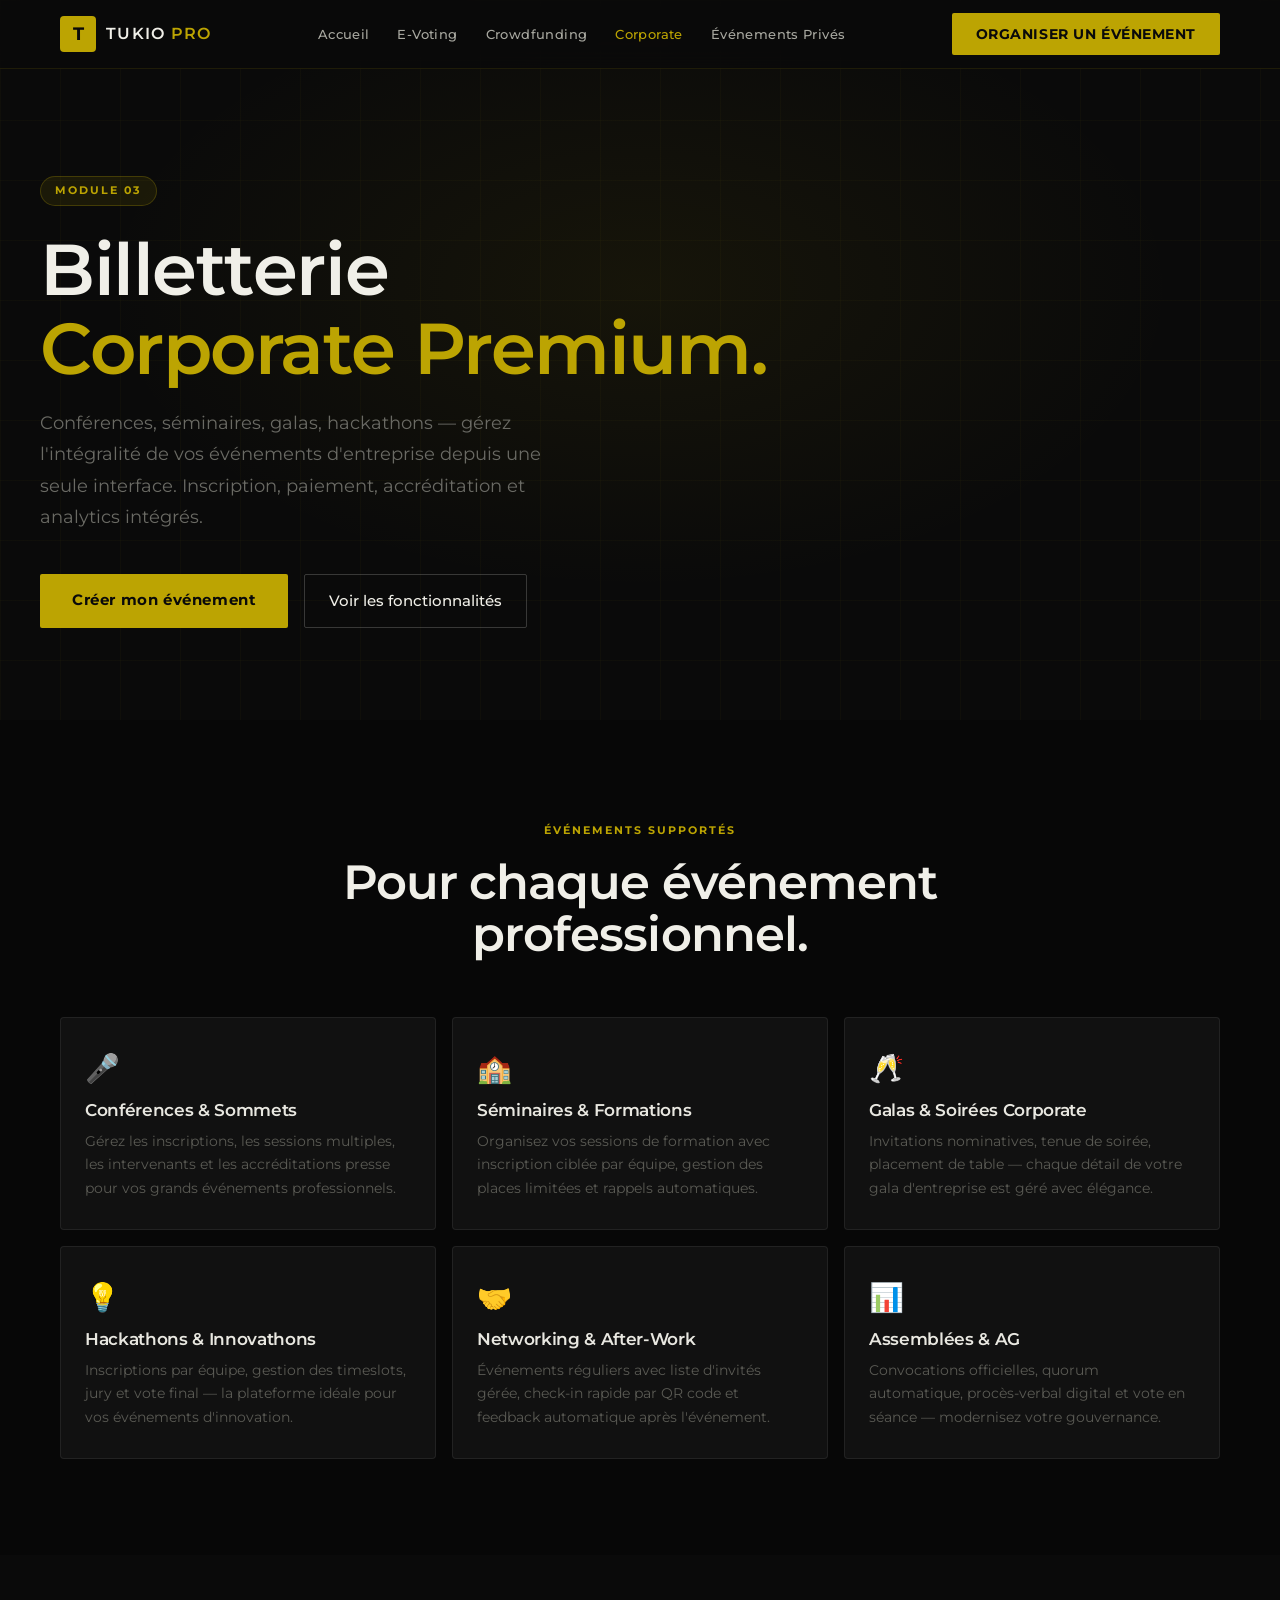
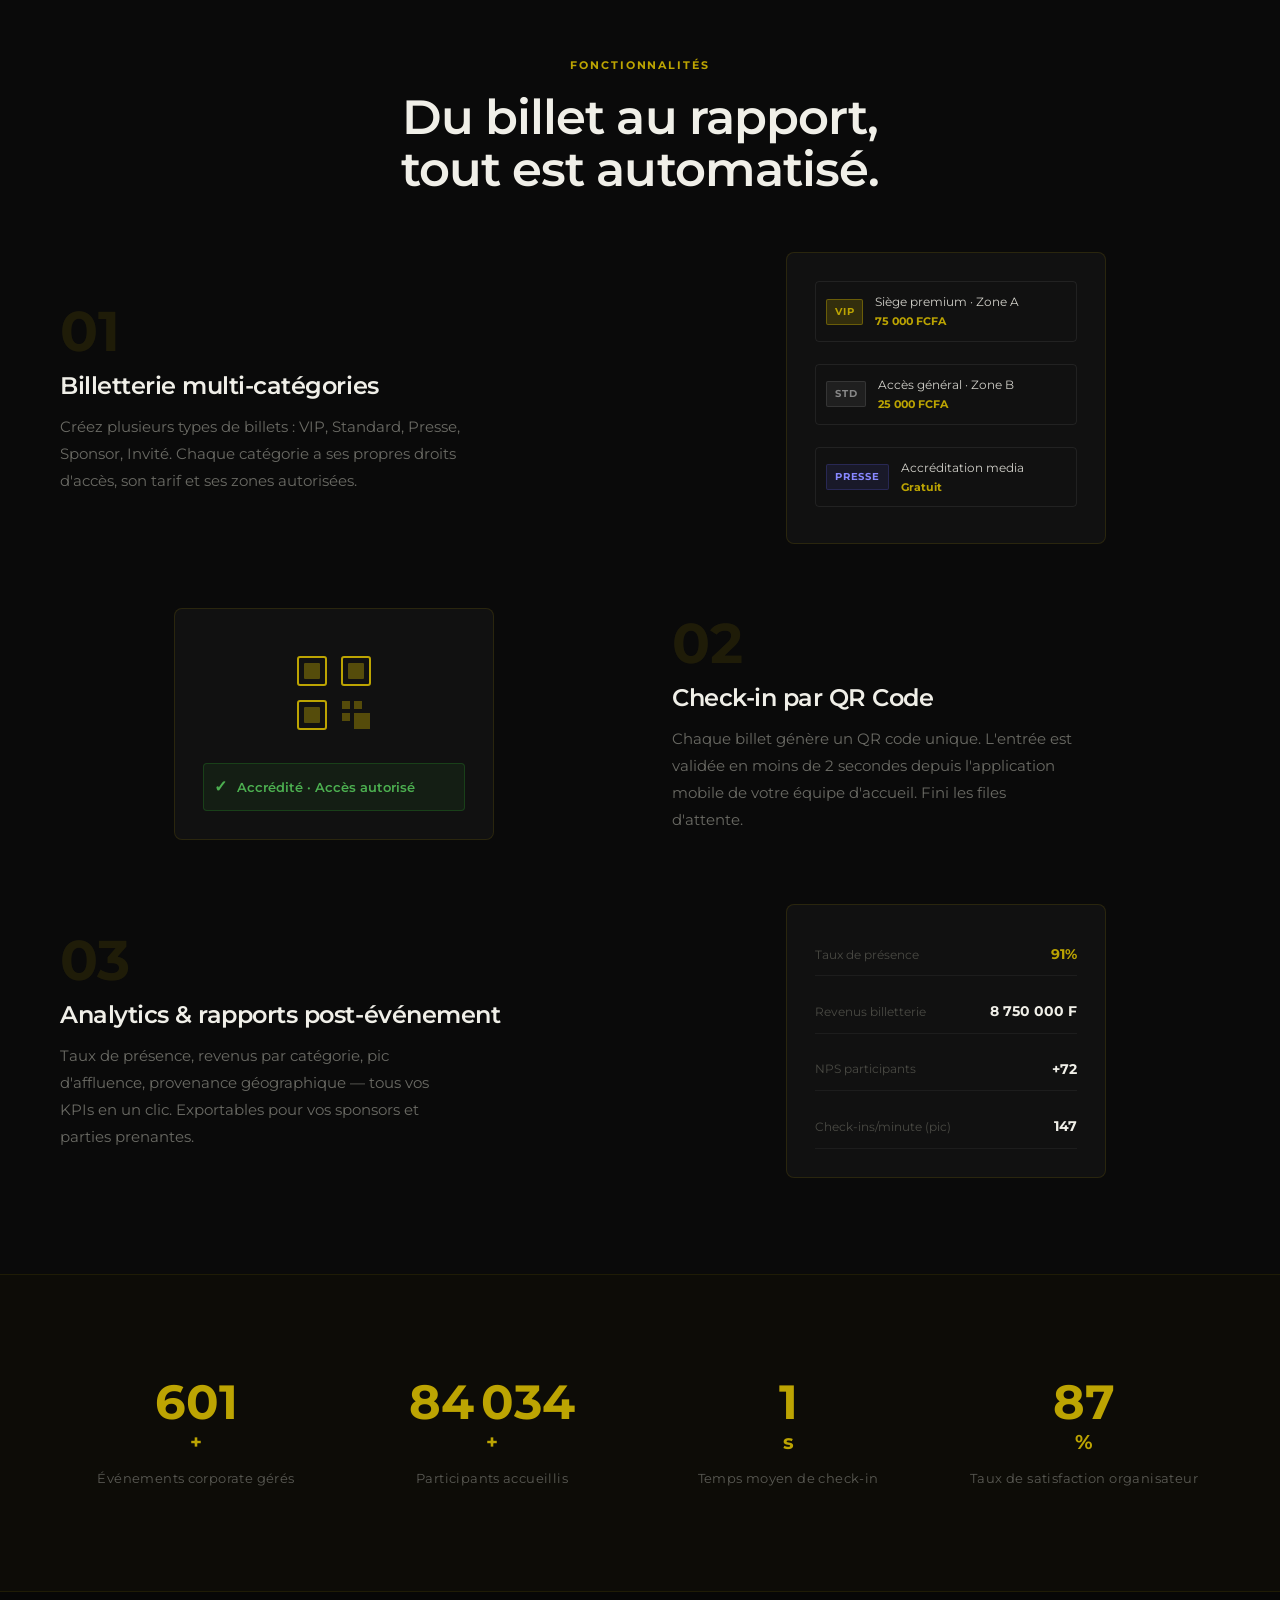
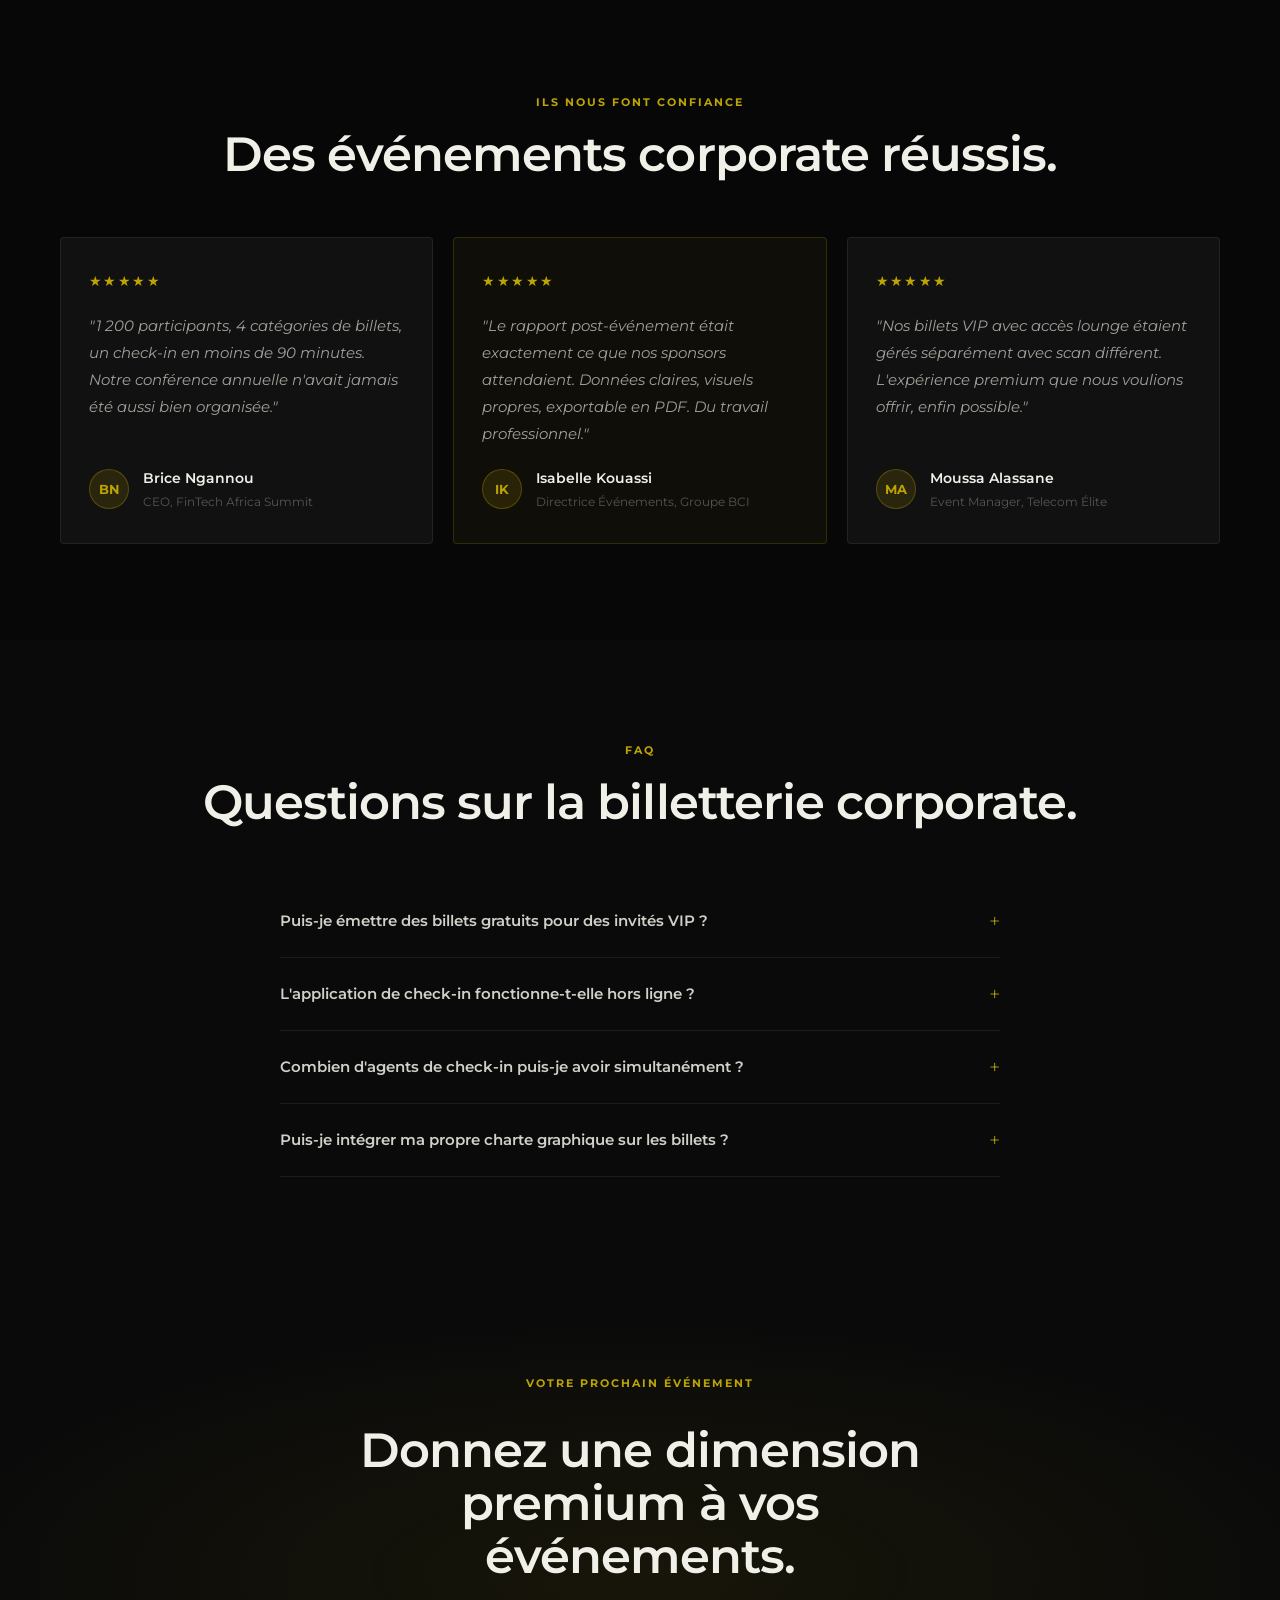
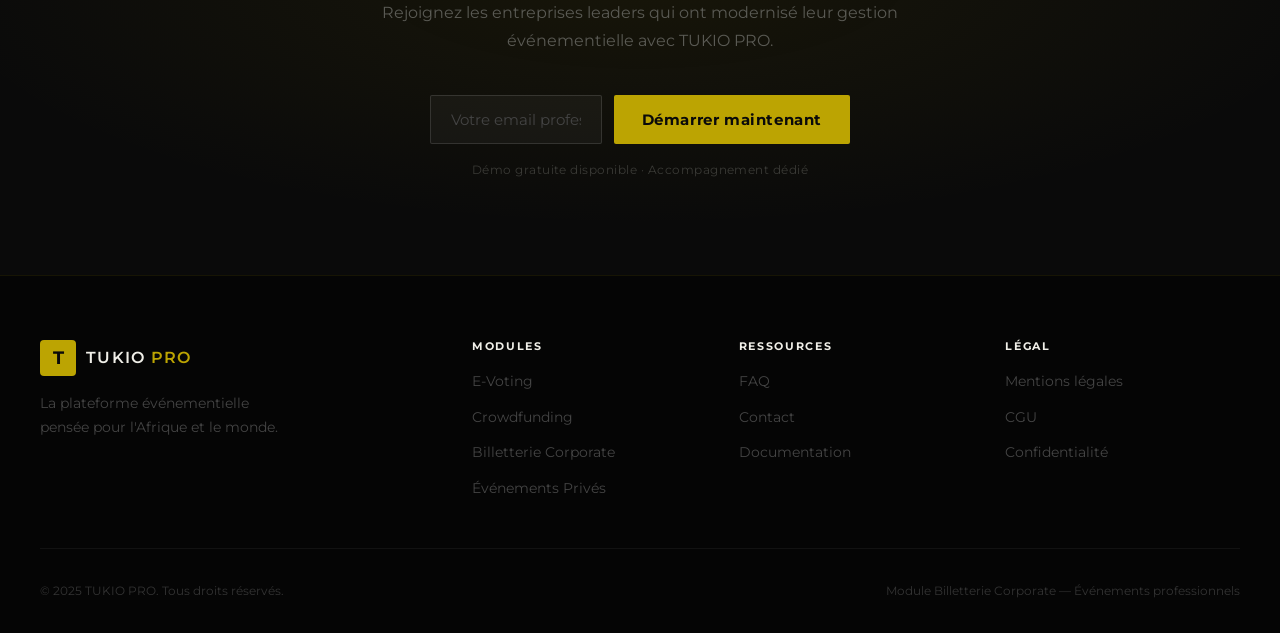
==== corporate-ticketing/index.html @ 1b71bb9c "first commit" ====
<!DOCTYPE html>
<html lang="fr">
<head>
  <meta charset="UTF-8">
  <meta name="viewport" content="width=device-width, initial-scale=1.0">
  <meta name="description" content="TUKIO PRO Billetterie Corporate — Gérez conférences, séminaires et événements d'entreprise avec inscription, paiement, accréditation et analytics intégrés.">
  <meta name="keywords" content="billetterie corporate, événement entreprise, conférence, séminaire, gestion participants, accréditation événement">
  <title>Billetterie Corporate — TUKIO PRO</title>
  <link rel="preconnect" href="https://fonts.googleapis.com">
  <link rel="preconnect" href="https://fonts.gstatic.com" crossorigin>
  <link href="https://fonts.googleapis.com/css2?family=Montserrat:wght@300;400;500;600;700&display=swap" rel="stylesheet">
  <link rel="stylesheet" href="style.css">
</head>
<body>

  <header class="navbar" role="banner">
    <nav class="nav-container" aria-label="Navigation principale">
      <a href="../home/index.html" class="nav-logo" aria-label="TUKIO PRO — Accueil">
        <span class="logo-mark">T</span>
        <span class="logo-text">TUKIO <em>PRO</em></span>
      </a>
      <ul class="nav-links" role="list">
        <li><a href="../home/index.html" class="nav-link">Accueil</a></li>
        <li><a href="../e-voting/index.html" class="nav-link">E-Voting</a></li>
        <li><a href="../crowdfunding/index.html" class="nav-link">Crowdfunding</a></li>
        <li><a href="../corporate-ticketing/index.html" class="nav-link active" aria-current="page">Corporate</a></li>
        <li><a href="../private-ticketing/index.html" class="nav-link">Événements Privés</a></li>
      </ul>
      <div class="nav-actions">
        <a href="#contact" class="btn-primary">Organiser un événement</a>
        <button class="hamburger" aria-label="Ouvrir le menu" aria-expanded="false" aria-controls="mobile-menu">
          <span class="hamburger-line"></span>
          <span class="hamburger-line"></span>
          <span class="hamburger-line"></span>
        </button>
      </div>
    </nav>
    <div class="mobile-menu" id="mobile-menu" aria-hidden="true">
      <ul class="mobile-nav-links" role="list">
        <li><a href="../home/index.html" class="mobile-nav-link">Accueil</a></li>
        <li><a href="../e-voting/index.html" class="mobile-nav-link">E-Voting</a></li>
        <li><a href="../crowdfunding/index.html" class="mobile-nav-link">Crowdfunding</a></li>
        <li><a href="../corporate-ticketing/index.html" class="mobile-nav-link">Corporate</a></li>
        <li><a href="../private-ticketing/index.html" class="mobile-nav-link">Événements Privés</a></li>
        <li><a href="#contact" class="mobile-nav-link mobile-cta">Organiser un événement</a></li>
      </ul>
    </div>
  </header>

  <main id="main-content">

    <section class="module-hero" aria-labelledby="hero-title">
      <div class="module-hero-bg"></div>
      <div class="module-hero-container">
        <div class="module-tag">Module 03</div>
        <h1 class="module-hero-title" id="hero-title">
          Billetterie<br>
          <span class="accent">Corporate Premium.</span>
        </h1>
        <p class="module-hero-subtitle">
          Conférences, séminaires, galas, hackathons — gérez l'intégralité de vos événements d'entreprise depuis une seule interface. Inscription, paiement, accréditation et analytics intégrés.
        </p>
        <div class="hero-actions">
          <a href="#contact" class="btn-hero-primary">Créer mon événement</a>
          <a href="#features" class="btn-hero-secondary">Voir les fonctionnalités</a>
        </div>
      </div>
    </section>

    <!-- TYPES D'ÉVÉNEMENTS -->
    <section class="usecases" aria-labelledby="corp-types-title">
      <div class="section-container">
        <div class="section-header">
          <span class="section-eyebrow">Événements supportés</span>
          <h2 class="section-title" id="corp-types-title">Pour chaque événement<br>professionnel.</h2>
        </div>
        <div class="usecases-grid">
          <div class="usecase-card reveal">
            <div class="usecase-icon" aria-hidden="true">🎤</div>
            <h3>Conférences & Sommets</h3>
            <p>Gérez les inscriptions, les sessions multiples, les intervenants et les accréditations presse pour vos grands événements professionnels.</p>
          </div>
          <div class="usecase-card reveal">
            <div class="usecase-icon" aria-hidden="true">🏫</div>
            <h3>Séminaires & Formations</h3>
            <p>Organisez vos sessions de formation avec inscription ciblée par équipe, gestion des places limitées et rappels automatiques.</p>
          </div>
          <div class="usecase-card reveal">
            <div class="usecase-icon" aria-hidden="true">🥂</div>
            <h3>Galas & Soirées Corporate</h3>
            <p>Invitations nominatives, tenue de soirée, placement de table — chaque détail de votre gala d'entreprise est géré avec élégance.</p>
          </div>
          <div class="usecase-card reveal">
            <div class="usecase-icon" aria-hidden="true">💡</div>
            <h3>Hackathons & Innovathons</h3>
            <p>Inscriptions par équipe, gestion des timeslots, jury et vote final — la plateforme idéale pour vos événements d'innovation.</p>
          </div>
          <div class="usecase-card reveal">
            <div class="usecase-icon" aria-hidden="true">🤝</div>
            <h3>Networking & After-Work</h3>
            <p>Événements réguliers avec liste d'invités gérée, check-in rapide par QR code et feedback automatique après l'événement.</p>
          </div>
          <div class="usecase-card reveal">
            <div class="usecase-icon" aria-hidden="true">📊</div>
            <h3>Assemblées & AG</h3>
            <p>Convocations officielles, quorum automatique, procès-verbal digital et vote en séance — modernisez votre gouvernance.</p>
          </div>
        </div>
      </div>
    </section>

    <!-- FEATURES -->
    <section class="features" id="features" aria-labelledby="corp-features-title">
      <div class="section-container">
        <div class="section-header">
          <span class="section-eyebrow">Fonctionnalités</span>
          <h2 class="section-title" id="corp-features-title">Du billet au rapport,<br>tout est automatisé.</h2>
        </div>
        <div class="features-list">

          <div class="feature-row reveal">
            <div class="feature-content">
              <span class="feature-number" aria-hidden="true">01</span>
              <h3 class="feature-title">Billetterie multi-catégories</h3>
              <p class="feature-desc">Créez plusieurs types de billets : VIP, Standard, Presse, Sponsor, Invité. Chaque catégorie a ses propres droits d'accès, son tarif et ses zones autorisées.</p>
            </div>
            <div class="feature-visual" aria-hidden="true">
              <div class="feature-mock">
                <div class="mock-ticket">
                  <div class="mock-ticket-type mock-ticket-vip">VIP</div>
                  <div class="mock-ticket-info">
                    <span class="mock-ticket-name">Siège premium · Zone A</span>
                    <span class="mock-ticket-price">75 000 FCFA</span>
                  </div>
                </div>
                <div class="mock-ticket">
                  <div class="mock-ticket-type mock-ticket-standard">STD</div>
                  <div class="mock-ticket-info">
                    <span class="mock-ticket-name">Accès général · Zone B</span>
                    <span class="mock-ticket-price">25 000 FCFA</span>
                  </div>
                </div>
                <div class="mock-ticket">
                  <div class="mock-ticket-type mock-ticket-press">PRESSE</div>
                  <div class="mock-ticket-info">
                    <span class="mock-ticket-name">Accréditation media</span>
                    <span class="mock-ticket-price">Gratuit</span>
                  </div>
                </div>
              </div>
            </div>
          </div>

          <div class="feature-row feature-row--reverse reveal">
            <div class="feature-content">
              <span class="feature-number" aria-hidden="true">02</span>
              <h3 class="feature-title">Check-in par QR Code</h3>
              <p class="feature-desc">Chaque billet génère un QR code unique. L'entrée est validée en moins de 2 secondes depuis l'application mobile de votre équipe d'accueil. Fini les files d'attente.</p>
            </div>
            <div class="feature-visual" aria-hidden="true">
              <div class="feature-mock">
                <div class="mock-qr" aria-hidden="true">
                  <svg width="80" height="80" viewBox="0 0 80 80" fill="none">
                    <rect x="4" y="4" width="28" height="28" rx="2" stroke="#BCA402" stroke-width="2"/>
                    <rect x="10" y="10" width="16" height="16" rx="1" fill="#BCA402" opacity="0.4"/>
                    <rect x="48" y="4" width="28" height="28" rx="2" stroke="#BCA402" stroke-width="2"/>
                    <rect x="54" y="10" width="16" height="16" rx="1" fill="#BCA402" opacity="0.4"/>
                    <rect x="4" y="48" width="28" height="28" rx="2" stroke="#BCA402" stroke-width="2"/>
                    <rect x="10" y="54" width="16" height="16" rx="1" fill="#BCA402" opacity="0.4"/>
                    <rect x="48" y="48" width="8" height="8" fill="#BCA402" opacity="0.4"/>
                    <rect x="60" y="48" width="8" height="8" fill="#BCA402" opacity="0.4"/>
                    <rect x="48" y="60" width="8" height="8" fill="#BCA402" opacity="0.4"/>
                    <rect x="60" y="60" width="16" height="16" fill="#BCA402" opacity="0.4"/>
                  </svg>
                </div>
                <div class="mock-check-status">
                  <span class="mock-check-icon">✓</span>
                  <span class="mock-check-text">Accrédité · Accès autorisé</span>
                </div>
              </div>
            </div>
          </div>

          <div class="feature-row reveal">
            <div class="feature-content">
              <span class="feature-number" aria-hidden="true">03</span>
              <h3 class="feature-title">Analytics & rapports post-événement</h3>
              <p class="feature-desc">Taux de présence, revenus par catégorie, pic d'affluence, provenance géographique — tous vos KPIs en un clic. Exportables pour vos sponsors et parties prenantes.</p>
            </div>
            <div class="feature-visual" aria-hidden="true">
              <div class="feature-mock">
                <div class="mock-stat-row">
                  <span class="mock-label">Taux de présence</span>
                  <span class="mock-value mock-value--gold">91%</span>
                </div>
                <div class="mock-stat-row">
                  <span class="mock-label">Revenus billetterie</span>
                  <span class="mock-value">8 750 000 F</span>
                </div>
                <div class="mock-stat-row">
                  <span class="mock-label">NPS participants</span>
                  <span class="mock-value">+72</span>
                </div>
                <div class="mock-stat-row">
                  <span class="mock-label">Check-ins/minute (pic)</span>
                  <span class="mock-value">147</span>
                </div>
              </div>
            </div>
          </div>

        </div>
      </div>
    </section>

    <!-- STATS -->
    <section class="stats-section" aria-label="Statistiques billetterie corporate">
      <div class="stats-bg"></div>
      <div class="section-container">
        <div class="stats-grid" role="list">
          <div class="stat-card" role="listitem">
            <span class="stat-number" data-target="680">0</span><span class="stat-suffix">+</span>
            <p class="stat-label">Événements corporate gérés</p>
          </div>
          <div class="stat-card" role="listitem">
            <span class="stat-number" data-target="95000">0</span><span class="stat-suffix">+</span>
            <p class="stat-label">Participants accueillis</p>
          </div>
          <div class="stat-card" role="listitem">
            <span class="stat-number" data-target="2">0</span><span class="stat-suffix">s</span>
            <p class="stat-label">Temps moyen de check-in</p>
          </div>
          <div class="stat-card" role="listitem">
            <span class="stat-number" data-target="99">0</span><span class="stat-suffix">%</span>
            <p class="stat-label">Taux de satisfaction organisateur</p>
          </div>
        </div>
      </div>
    </section>

    <!-- TESTIMONIALS -->
    <section class="testimonials" aria-label="Témoignages corporate">
      <div class="section-container">
        <div class="section-header">
          <span class="section-eyebrow">Ils nous font confiance</span>
          <h2 class="section-title">Des événements corporate réussis.</h2>
        </div>
        <div class="testimonials-grid">
          <blockquote class="testimonial-card reveal">
            <div class="testimonial-stars" aria-label="5 étoiles">★★★★★</div>
            <p class="testimonial-text">"1 200 participants, 4 catégories de billets, un check-in en moins de 90 minutes. Notre conférence annuelle n'avait jamais été aussi bien organisée."</p>
            <footer class="testimonial-author">
              <div class="author-avatar">BN</div>
              <div class="author-info">
                <cite class="author-name">Brice Ngannou</cite>
                <span class="author-role">CEO, FinTech Africa Summit</span>
              </div>
            </footer>
          </blockquote>
          <blockquote class="testimonial-card testimonial-card--featured reveal">
            <div class="testimonial-stars" aria-label="5 étoiles">★★★★★</div>
            <p class="testimonial-text">"Le rapport post-événement était exactement ce que nos sponsors attendaient. Données claires, visuels propres, exportable en PDF. Du travail professionnel."</p>
            <footer class="testimonial-author">
              <div class="author-avatar">IK</div>
              <div class="author-info">
                <cite class="author-name">Isabelle Kouassi</cite>
                <span class="author-role">Directrice Événements, Groupe BCI</span>
              </div>
            </footer>
          </blockquote>
          <blockquote class="testimonial-card reveal">
            <div class="testimonial-stars" aria-label="5 étoiles">★★★★★</div>
            <p class="testimonial-text">"Nos billets VIP avec accès lounge étaient gérés séparément avec scan différent. L'expérience premium que nous voulions offrir, enfin possible."</p>
            <footer class="testimonial-author">
              <div class="author-avatar">MA</div>
              <div class="author-info">
                <cite class="author-name">Moussa Alassane</cite>
                <span class="author-role">Event Manager, Telecom Élite</span>
              </div>
            </footer>
          </blockquote>
        </div>
      </div>
    </section>

    <!-- FAQ -->
    <section class="faq" aria-labelledby="faq-corp-title">
      <div class="section-container">
        <div class="section-header">
          <span class="section-eyebrow">FAQ</span>
          <h2 class="section-title" id="faq-corp-title">Questions sur la billetterie corporate.</h2>
        </div>
        <div class="faq-list">
          <div class="faq-item">
            <button class="faq-question" aria-expanded="false" aria-controls="faq-co1">
              Puis-je émettre des billets gratuits pour des invités VIP ?
              <span class="faq-icon" aria-hidden="true">+</span>
            </button>
            <div class="faq-answer" id="faq-co1" hidden>
              <p>Oui. Vous pouvez créer des billets à tarif zéro ou envoyer des invitations nominatives directement depuis votre tableau de bord. Les invités reçoivent leur billet par email avec QR code intégré.</p>
            </div>
          </div>
          <div class="faq-item">
            <button class="faq-question" aria-expanded="false" aria-controls="faq-co2">
              L'application de check-in fonctionne-t-elle hors ligne ?
              <span class="faq-icon" aria-hidden="true">+</span>
            </button>
            <div class="faq-answer" id="faq-co2" hidden>
              <p>Oui. L'application de scan peut fonctionner en mode hors ligne avec synchronisation différée. Idéal pour les événements dans des zones à connectivité limitée. La synchronisation se fait automatiquement dès le retour du réseau.</p>
            </div>
          </div>
          <div class="faq-item">
            <button class="faq-question" aria-expanded="false" aria-controls="faq-co3">
              Combien d'agents de check-in puis-je avoir simultanément ?
              <span class="faq-icon" aria-hidden="true">+</span>
            </button>
            <div class="faq-answer" id="faq-co3" hidden>
              <p>Il n'y a aucune limite au nombre d'agents utilisant l'application simultanément. Pour un événement de 1 000 personnes, nous recommandons 1 agent pour 200 participants afin d'assurer un flux optimal.</p>
            </div>
          </div>
          <div class="faq-item">
            <button class="faq-question" aria-expanded="false" aria-controls="faq-co4">
              Puis-je intégrer ma propre charte graphique sur les billets ?
              <span class="faq-icon" aria-hidden="true">+</span>
            </button>
            <div class="faq-answer" id="faq-co4" hidden>
              <p>Absolument. Chaque billet est entièrement personnalisable : logo, couleurs, typographies, visuel d'événement. Vos billets reflètent votre marque, pas la nôtre. Des templates premium sont disponibles pour vous inspirer.</p>
            </div>
          </div>
        </div>
      </div>
    </section>

    <section class="cta-section" id="contact" aria-labelledby="cta-corp-title">
      <div class="cta-bg"></div>
      <div class="section-container">
        <div class="cta-content">
          <span class="section-eyebrow section-eyebrow--gold">Votre prochain événement</span>
          <h2 class="cta-title" id="cta-corp-title">Donnez une dimension<br>premium à vos événements.</h2>
          <p class="cta-desc">Rejoignez les entreprises leaders qui ont modernisé leur gestion événementielle avec TUKIO PRO.</p>
          <div class="cta-form" role="form" aria-label="Formulaire billetterie corporate">
            <label for="cta-email" class="sr-only">Votre email professionnel</label>
            <input type="email" id="cta-email" name="email" placeholder="Votre email professionnel" class="cta-input" autocomplete="email">
            <button type="submit" class="cta-submit">Démarrer maintenant</button>
          </div>
          <p class="cta-note">Démo gratuite disponible · Accompagnement dédié</p>
        </div>
      </div>
    </section>

  </main>

  <footer class="footer" role="contentinfo">
    <div class="footer-container">
      <div class="footer-brand">
        <a href="../home/index.html" class="footer-logo">
          <span class="logo-mark">T</span>
          <span class="logo-text">TUKIO <em>PRO</em></span>
        </a>
        <p class="footer-tagline">La plateforme événementielle<br>pensée pour l'Afrique et le monde.</p>
      </div>
      <nav class="footer-nav" aria-label="Footer">
        <div class="footer-col">
          <h3 class="footer-col-title">Modules</h3>
          <ul role="list">
            <li><a href="../e-voting/index.html" class="footer-link">E-Voting</a></li>
            <li><a href="../crowdfunding/index.html" class="footer-link">Crowdfunding</a></li>
            <li><a href="../corporate-ticketing/index.html" class="footer-link">Billetterie Corporate</a></li>
            <li><a href="../private-ticketing/index.html" class="footer-link">Événements Privés</a></li>
          </ul>
        </div>
        <div class="footer-col">
          <h3 class="footer-col-title">Ressources</h3>
          <ul role="list">
            <li><a href="#" class="footer-link">FAQ</a></li>
            <li><a href="#contact" class="footer-link">Contact</a></li>
            <li><a href="#" class="footer-link">Documentation</a></li>
          </ul>
        </div>
        <div class="footer-col">
          <h3 class="footer-col-title">Légal</h3>
          <ul role="list">
            <li><a href="#" class="footer-link">Mentions légales</a></li>
            <li><a href="#" class="footer-link">CGU</a></li>
            <li><a href="#" class="footer-link">Confidentialité</a></li>
          </ul>
        </div>
      </nav>
    </div>
    <div class="footer-bottom">
      <p>© 2025 TUKIO PRO. Tous droits réservés.</p>
      <p>Module Billetterie Corporate — Événements professionnels</p>
    </div>
  </footer>

  <script src="script.js"></script>
</body>
</html>
---- corporate-ticketing/style.css ----
/* =====================================================
   TUKIO PRO — E-Voting Page Styles
   Design: Premium Dark / Or / Minimaliste
   Mobile-first, WCAG AA
   ===================================================== */

/* ── RESET & BASE ── */
*, *::before, *::after { box-sizing: border-box; margin: 0; padding: 0; }
html { font-size: 16px; scroll-behavior: smooth; -webkit-text-size-adjust: 100%; }
body {
  font-family: 'Montserrat', sans-serif;
  background: #0A0A0A;
  color: #F0EFE8;
  line-height: 1.6;
  overflow-x: hidden;
}
.sr-only {
  position: absolute; width: 1px; height: 1px;
  padding: 0; margin: -1px; overflow: hidden;
  clip: rect(0,0,0,0); white-space: nowrap; border: 0;
}
:focus-visible { outline: 2px solid #BCA402; outline-offset: 3px; border-radius: 2px; }
@font-face {
  font-family: 'Posterama';
  src: local('Posterama 1913 SemiBold'), local('Posterama1913-SemiBold');
  font-weight: 600; font-display: swap;
}
h1, h2, h3, h4 {
  font-family: 'Posterama', 'Montserrat', sans-serif;
  font-weight: 600; letter-spacing: -0.02em; line-height: 1.1;
}

/* ── BOUTONS ── */
.btn-primary {
  display: inline-block; padding: 0.625rem 1.5rem;
  background: #BCA402; color: #0A0A0A;
  font-family: 'Montserrat', sans-serif; font-weight: 700;
  font-size: 0.875rem; letter-spacing: 0.04em; text-transform: uppercase;
  text-decoration: none; border-radius: 2px;
  transition: background 0.2s, transform 0.15s;
}
.btn-primary:hover { background: #D4B800; transform: translateY(-1px); }

.btn-hero-primary {
  display: inline-block; padding: 0.875rem 2rem;
  background: #BCA402; color: #0A0A0A; font-weight: 700;
  font-size: 0.9375rem; letter-spacing: 0.04em; text-decoration: none;
  border-radius: 2px; transition: background 0.2s, transform 0.15s;
}
.btn-hero-primary:hover { background: #D4B800; transform: translateY(-2px); }

.btn-hero-secondary {
  display: inline-flex; align-items: center; gap: 0.625rem;
  padding: 0.875rem 1.5rem; color: #F0EFE8; font-weight: 500;
  font-size: 0.9375rem; text-decoration: none;
  border: 1px solid rgba(240,239,232,0.2); border-radius: 2px;
  transition: border-color 0.2s, color 0.2s;
}
.btn-hero-secondary:hover { border-color: #BCA402; color: #BCA402; }

/* ── NAVBAR ── */
.navbar {
  position: fixed; top: 0; left: 0; right: 0; z-index: 100;
  background: rgba(10,10,10,0.92); backdrop-filter: blur(12px);
  -webkit-backdrop-filter: blur(12px);
  border-bottom: 1px solid rgba(188,164,2,0.12);
  transition: background 0.3s;
}
.nav-container {
  max-width: 1200px; margin: 0 auto; padding: 0 1.25rem;
  height: 68px; display: flex; align-items: center;
  justify-content: space-between; gap: 1.5rem;
}
.nav-logo { display: flex; align-items: center; gap: 0.625rem; text-decoration: none; flex-shrink: 0; }
.logo-mark {
  width: 36px; height: 36px; background: #BCA402; color: #0A0A0A;
  font-family: 'Posterama','Montserrat',sans-serif; font-weight: 700;
  font-size: 1.125rem; display: flex; align-items: center; justify-content: center;
  border-radius: 4px; flex-shrink: 0;
}
.logo-text { font-family: 'Posterama','Montserrat',sans-serif; font-weight: 600; font-size: 1rem; color: #F0EFE8; letter-spacing: 0.08em; text-transform: uppercase; }
.logo-text em { font-style: normal; color: #BCA402; }
.nav-links { display: none; list-style: none; gap: 0.25rem; align-items: center; }
.nav-link { font-size: 0.8125rem; font-weight: 500; color: #A8A8A0; text-decoration: none; padding: 0.375rem 0.75rem; border-radius: 2px; letter-spacing: 0.03em; transition: color 0.2s; }
.nav-link:hover, .nav-link.active { color: #F0EFE8; }
.nav-link.active { color: #BCA402; }
.nav-actions { display: flex; align-items: center; gap: 1rem; }
.hamburger { display: flex; flex-direction: column; gap: 5px; background: none; border: none; cursor: pointer; padding: 8px; border-radius: 4px; }
.hamburger-line { width: 22px; height: 1.5px; background: #F0EFE8; transition: transform 0.25s, opacity 0.2s; transform-origin: center; }
.hamburger.open .hamburger-line:nth-child(1) { transform: translateY(6.5px) rotate(45deg); }
.hamburger.open .hamburger-line:nth-child(2) { opacity: 0; transform: scaleX(0); }
.hamburger.open .hamburger-line:nth-child(3) { transform: translateY(-6.5px) rotate(-45deg); }
.mobile-menu {
  position: fixed; top: 68px; left: 0; right: 0;
  background: #0D0D0D; border-bottom: 1px solid rgba(188,164,2,0.2);
  padding: 1rem 1.25rem 1.5rem;
  transform: translateY(-100%); opacity: 0; pointer-events: none;
  transition: transform 0.3s, opacity 0.25s; z-index: 99;
}
.mobile-menu.open { transform: translateY(0); opacity: 1; pointer-events: auto; }
.mobile-nav-links { list-style: none; display: flex; flex-direction: column; gap: 0.25rem; }
.mobile-nav-link { display: block; font-size: 0.9375rem; font-weight: 500; color: #A8A8A0; text-decoration: none; padding: 0.75rem 0.5rem; border-bottom: 1px solid rgba(255,255,255,0.05); transition: color 0.2s; }
.mobile-nav-link:hover { color: #F0EFE8; }
.mobile-cta { color: #BCA402 !important; font-weight: 700; border: none !important; margin-top: 0.5rem; }

/* ── MODULE HERO ── */
.module-hero {
  position: relative; min-height: 80vh;
  display: flex; align-items: center;
  padding: 68px 1.25rem 0; overflow: hidden;
}
.module-hero-bg {
  position: absolute; inset: 0;
  background: radial-gradient(ellipse 60% 60% at 50% 40%, rgba(188,164,2,0.07) 0%, transparent 70%), #0A0A0A;
  background-image: radial-gradient(ellipse 60% 60% at 50% 40%, rgba(188,164,2,0.07) 0%, transparent 70%),
    linear-gradient(rgba(188,164,2,0.03) 1px, transparent 1px),
    linear-gradient(90deg, rgba(188,164,2,0.03) 1px, transparent 1px);
  background-size: auto, 60px 60px, 60px 60px;
}
.module-hero-container {
  position: relative; z-index: 1;
  max-width: 1200px; margin: 0 auto; width: 100%;
  padding: 5rem 0 4rem;
}
.module-tag {
  display: inline-block; font-size: 0.6875rem; font-weight: 700;
  letter-spacing: 0.18em; text-transform: uppercase; color: #BCA402;
  background: rgba(188,164,2,0.1); border: 1px solid rgba(188,164,2,0.25);
  padding: 0.3rem 0.875rem; border-radius: 100px; margin-bottom: 1.5rem;
  animation: fadeInUp 0.5s ease both;
}
.module-hero-title {
  font-size: clamp(2.5rem, 6vw, 4.5rem);
  color: #F0EFE8; margin-bottom: 1.25rem;
  animation: fadeInUp 0.5s ease 0.1s both;
}
.accent { color: #BCA402; }
.module-hero-subtitle {
  font-size: clamp(0.9375rem, 1.8vw, 1.125rem);
  color: #6A6A64; max-width: 520px; line-height: 1.75;
  margin-bottom: 2.5rem; animation: fadeInUp 0.5s ease 0.2s both;
}
.hero-actions { display: flex; flex-wrap: wrap; gap: 1rem; animation: fadeInUp 0.5s ease 0.3s both; }

/* ── SECTIONS BASE ── */
.section-container { max-width: 1200px; margin: 0 auto; padding: 0 1.25rem; }
.section-header { text-align: center; margin-bottom: 3.5rem; }
.section-eyebrow {
  display: inline-block; font-size: 0.6875rem; font-weight: 700;
  letter-spacing: 0.18em; text-transform: uppercase; color: #BCA402; margin-bottom: 1rem;
}
.section-eyebrow--gold { color: #BCA402; }
.section-title { font-size: clamp(1.875rem, 4vw, 3rem); color: #F0EFE8; margin-bottom: 1rem; }
.section-desc { font-size: 1rem; color: #6A6A64; max-width: 520px; margin: 0 auto; line-height: 1.75; }

/* ── USECASES ── */
.usecases { padding: 6rem 1.25rem; background: #070707; }
.usecases-grid {
  display: grid; grid-template-columns: 1fr; gap: 1rem;
}
.usecase-card {
  background: #111; border: 1px solid rgba(255,255,255,0.07);
  border-radius: 4px; padding: 1.75rem 1.5rem;
  display: flex; flex-direction: column; gap: 0.625rem;
  transition: border-color 0.3s, transform 0.3s;
}
.usecase-card:hover { border-color: rgba(188,164,2,0.3); transform: translateY(-2px); }
.usecase-icon { font-size: 1.75rem; }
.usecase-card h3 { font-size: 1.0625rem; color: #E8E7E0; }
.usecase-card p { font-size: 0.875rem; color: #5A5A54; line-height: 1.7; }

/* ── FEATURES ── */
.features { padding: 6rem 1.25rem; }
.features-list { display: flex; flex-direction: column; gap: 4rem; }

.feature-row {
  display: grid; grid-template-columns: 1fr; gap: 2.5rem;
  align-items: center;
}
.feature-content { display: flex; flex-direction: column; gap: 0.875rem; }
.feature-number {
  font-family: 'Posterama','Montserrat',sans-serif;
  font-size: 3.5rem; font-weight: 700;
  color: rgba(188,164,2,0.12); line-height: 1;
}
.feature-title { font-size: 1.5rem; color: #F0EFE8; }
.feature-desc { font-size: 0.9375rem; color: #6A6A64; line-height: 1.8; max-width: 400px; }

.feature-visual {
  display: flex; justify-content: center; align-items: center;
}
.feature-mock {
  background: #111; border: 1px solid rgba(188,164,2,0.15);
  border-radius: 8px; padding: 1.75rem; width: 100%; max-width: 320px;
  display: flex; flex-direction: column; gap: 0.875rem;
}
.mock-line { height: 10px; border-radius: 100px; background: rgba(255,255,255,0.06); }
.mock-line--gold { background: rgba(188,164,2,0.3); width: 60%; }
.mock-line--sm { width: 45%; }
.mock-btn {
  background: #BCA402; color: #0A0A0A; font-size: 0.8125rem;
  font-weight: 700; text-align: center; padding: 0.625rem;
  border-radius: 3px; margin-top: 0.5rem;
}
.mock-bar-chart {
  display: flex; align-items: flex-end; gap: 0.75rem;
  height: 100px; padding-top: 1rem;
}
.mock-bar {
  flex: 1; background: #BCA402; border-radius: 3px 3px 0 0;
  display: flex; align-items: flex-start; justify-content: center;
  padding-top: 0.375rem;
}
.mock-bar span { font-size: 0.625rem; font-weight: 700; color: #0A0A0A; }
.mock-bar--secondary { background: rgba(188,164,2,0.25); }
.mock-bar--secondary span { color: #BCA402; }
.mock-stat-row {
  display: flex; justify-content: space-between; align-items: center;
  padding: 0.625rem 0; border-bottom: 1px solid rgba(255,255,255,0.05);
}
.mock-label { font-size: 0.75rem; color: #4A4A44; }
.mock-value { font-size: 0.875rem; font-weight: 700; color: #F0EFE8; }
.mock-value--gold { color: #BCA402; }

/* ── STATS ── */
.stats-section { position: relative; padding: 5rem 1.25rem; overflow: hidden; }
.stats-bg { position: absolute; inset: 0; background: #0D0C07; border-top: 1px solid rgba(188,164,2,0.1); border-bottom: 1px solid rgba(188,164,2,0.1); }
.stats-grid { position: relative; display: grid; grid-template-columns: repeat(2,1fr); gap: 2rem 1.5rem; }
.stat-card { text-align: center; padding: 1.5rem 1rem; }
.stat-number { display: block; font-family: 'Posterama','Montserrat',sans-serif; font-size: clamp(2rem,5vw,3rem); font-weight: 700; color: #BCA402; line-height: 1; }
.stat-suffix { font-size: 1.25rem; font-weight: 700; color: #BCA402; }
.stat-label { font-size: 0.8125rem; color: #5A5A54; margin-top: 0.625rem; letter-spacing: 0.03em; }

/* ── TESTIMONIALS ── */
.testimonials { padding: 6rem 1.25rem; background: #070707; }
.testimonials-grid { display: grid; grid-template-columns: 1fr; gap: 1.25rem; }
.testimonial-card {
  background: #111; border: 1px solid rgba(255,255,255,0.07);
  border-radius: 4px; padding: 2rem 1.75rem;
  display: flex; flex-direction: column; gap: 1.25rem;
}
.testimonial-card--featured { border-color: rgba(188,164,2,0.2); background: #0F0E08; }
.testimonial-stars { color: #BCA402; font-size: 0.875rem; letter-spacing: 0.1em; }
.testimonial-text { font-size: 0.9375rem; color: #A0A09A; line-height: 1.8; font-style: italic; flex: 1; }
.testimonial-author { display: flex; align-items: center; gap: 0.875rem; }
.author-avatar { width: 40px; height: 40px; background: rgba(188,164,2,0.15); border: 1px solid rgba(188,164,2,0.3); border-radius: 50%; display: flex; align-items: center; justify-content: center; font-size: 0.8125rem; font-weight: 700; color: #BCA402; flex-shrink: 0; }
.author-name { display: block; font-size: 0.9rem; font-weight: 600; color: #F0EFE8; font-style: normal; }
.author-role { display: block; font-size: 0.75rem; color: #555; margin-top: 0.125rem; }

/* ── FAQ ── */
.faq { padding: 6rem 1.25rem; }
.faq-list { max-width: 720px; margin: 0 auto; display: flex; flex-direction: column; }
.faq-item { border-bottom: 1px solid rgba(255,255,255,0.08); }
.faq-question {
  width: 100%; display: flex; justify-content: space-between; align-items: center; gap: 1rem;
  padding: 1.5rem 0; background: none; border: none; cursor: pointer;
  font-family: 'Montserrat',sans-serif; font-size: 0.9375rem; font-weight: 600;
  color: #D0CFC8; text-align: left; transition: color 0.2s;
}
.faq-question:hover { color: #F0EFE8; }
.faq-icon { font-size: 1.25rem; color: #BCA402; font-weight: 300; flex-shrink: 0; transition: transform 0.25s; }
.faq-question[aria-expanded="true"] .faq-icon { transform: rotate(45deg); }
.faq-answer { padding: 0 0 1.5rem; font-size: 0.9rem; color: #6A6A64; line-height: 1.8; }
.faq-answer[hidden] { display: none; }

/* ── CTA ── */
.cta-section { position: relative; padding: 6rem 1.25rem; text-align: center; overflow: hidden; }
.cta-bg { position: absolute; inset: 0; background: radial-gradient(ellipse 80% 60% at 50% 50%, rgba(188,164,2,0.08) 0%, transparent 70%), #0A0A0A; }
.cta-content { position: relative; z-index: 1; max-width: 560px; margin: 0 auto; }
.cta-title { font-size: clamp(2rem,4vw,3rem); color: #F0EFE8; margin: 1rem 0; }
.cta-desc { font-size: 1rem; color: #5A5A54; line-height: 1.75; margin-bottom: 2.5rem; }
.cta-form { display: flex; flex-direction: column; gap: 0.75rem; max-width: 420px; margin: 0 auto 1rem; }
.cta-input { width: 100%; padding: 0.875rem 1.25rem; background: rgba(255,255,255,0.04); border: 1px solid rgba(255,255,255,0.12); border-radius: 2px; color: #F0EFE8; font-family: 'Montserrat',sans-serif; font-size: 0.9375rem; transition: border-color 0.2s; }
.cta-input::placeholder { color: #444; }
.cta-input:focus { outline: none; border-color: #BCA402; }
.cta-submit { width: 100%; padding: 0.9375rem; background: #BCA402; color: #0A0A0A; font-family: 'Montserrat',sans-serif; font-weight: 700; font-size: 0.9375rem; letter-spacing: 0.04em; border: none; border-radius: 2px; cursor: pointer; transition: background 0.2s, transform 0.15s; }
.cta-submit:hover { background: #D4B800; transform: translateY(-1px); }
.cta-note { font-size: 0.75rem; color: #3A3A36; letter-spacing: 0.04em; }

/* ── FOOTER ── */
.footer { background: #050505; border-top: 1px solid rgba(188,164,2,0.1); padding: 4rem 1.25rem 2rem; }
.footer-container { max-width: 1200px; margin: 0 auto; display: grid; grid-template-columns: 1fr; gap: 3rem; margin-bottom: 3rem; }
.footer-logo { display: flex; align-items: center; gap: 0.625rem; text-decoration: none; margin-bottom: 1rem; }
.footer-tagline { font-size: 0.875rem; color: #444; line-height: 1.7; }
.footer-nav { display: grid; grid-template-columns: repeat(2,1fr); gap: 2rem; }
.footer-col h3.footer-col-title { font-family: 'Montserrat',sans-serif; font-size: 0.6875rem; font-weight: 700; letter-spacing: 0.15em; text-transform: uppercase; color: #F0EFE8; margin-bottom: 1rem; }
.footer-col ul { list-style: none; display: flex; flex-direction: column; gap: 0.625rem; }
.footer-link { font-size: 0.875rem; color: #444; text-decoration: none; transition: color 0.2s; }
.footer-link:hover { color: #BCA402; }
.footer-bottom { max-width: 1200px; margin: 0 auto; padding-top: 2rem; border-top: 1px solid rgba(255,255,255,0.05); display: flex; flex-wrap: wrap; justify-content: space-between; gap: 0.5rem; font-size: 0.75rem; color: #333; }

/* ── ANIMATIONS ── */
@keyframes fadeInUp { from { opacity: 0; transform: translateY(20px); } to { opacity: 1; transform: translateY(0); } }
.reveal { opacity: 0; transform: translateY(24px); transition: opacity 0.6s ease, transform 0.6s ease; }
.reveal.visible { opacity: 1; transform: translateY(0); }

/* ── RESPONSIVE 768px+ ── */
@media (min-width: 768px) {
  .nav-links { display: flex; }
  .hamburger { display: none; }
  .usecases-grid { grid-template-columns: repeat(3,1fr); }
  .feature-row { grid-template-columns: 1fr 1fr; gap: 4rem; }
  .feature-row--reverse .feature-visual { order: -1; }
  .stats-grid { grid-template-columns: repeat(4,1fr); }
  .testimonials-grid { grid-template-columns: repeat(3,1fr); }
  .cta-form { flex-direction: row; }
  .cta-input { flex: 1; }
  .cta-submit { width: auto; padding: 0.875rem 1.75rem; flex-shrink: 0; }
  .footer-container { grid-template-columns: 1fr 2fr; }
  .footer-nav { grid-template-columns: repeat(3,1fr); }
}

/* ── CORPORATE SPECIFIC ── */
.mock-ticket { display: flex; align-items: center; gap: 0.75rem; padding: 0.625rem; border: 1px solid rgba(255,255,255,0.07); border-radius: 4px; margin-bottom: 0.5rem; }
.mock-ticket-type { font-size: 0.625rem; font-weight: 700; letter-spacing: 0.08em; padding: 0.25rem 0.5rem; border-radius: 2px; flex-shrink: 0; }
.mock-ticket-vip { background: rgba(188,164,2,0.2); color: #BCA402; border: 1px solid rgba(188,164,2,0.4); }
.mock-ticket-standard { background: rgba(255,255,255,0.06); color: #888; border: 1px solid rgba(255,255,255,0.1); }
.mock-ticket-press { background: rgba(100,100,255,0.1); color: #8888ff; border: 1px solid rgba(100,100,255,0.2); }
.mock-ticket-info { display: flex; flex-direction: column; gap: 0.125rem; }
.mock-ticket-name { font-size: 0.75rem; color: #D0CFC8; }
.mock-ticket-price { font-size: 0.6875rem; font-weight: 700; color: #BCA402; }
.mock-qr { display: flex; justify-content: center; padding: 1rem 0; }
.mock-check-status { display: flex; align-items: center; gap: 0.625rem; background: rgba(45,106,45,0.15); border: 1px solid rgba(45,200,45,0.2); border-radius: 4px; padding: 0.625rem; }
.mock-check-icon { color: #4CAF50; font-size: 1rem; font-weight: 700; }
.mock-check-text { font-size: 0.8125rem; color: #4CAF50; font-weight: 600; }
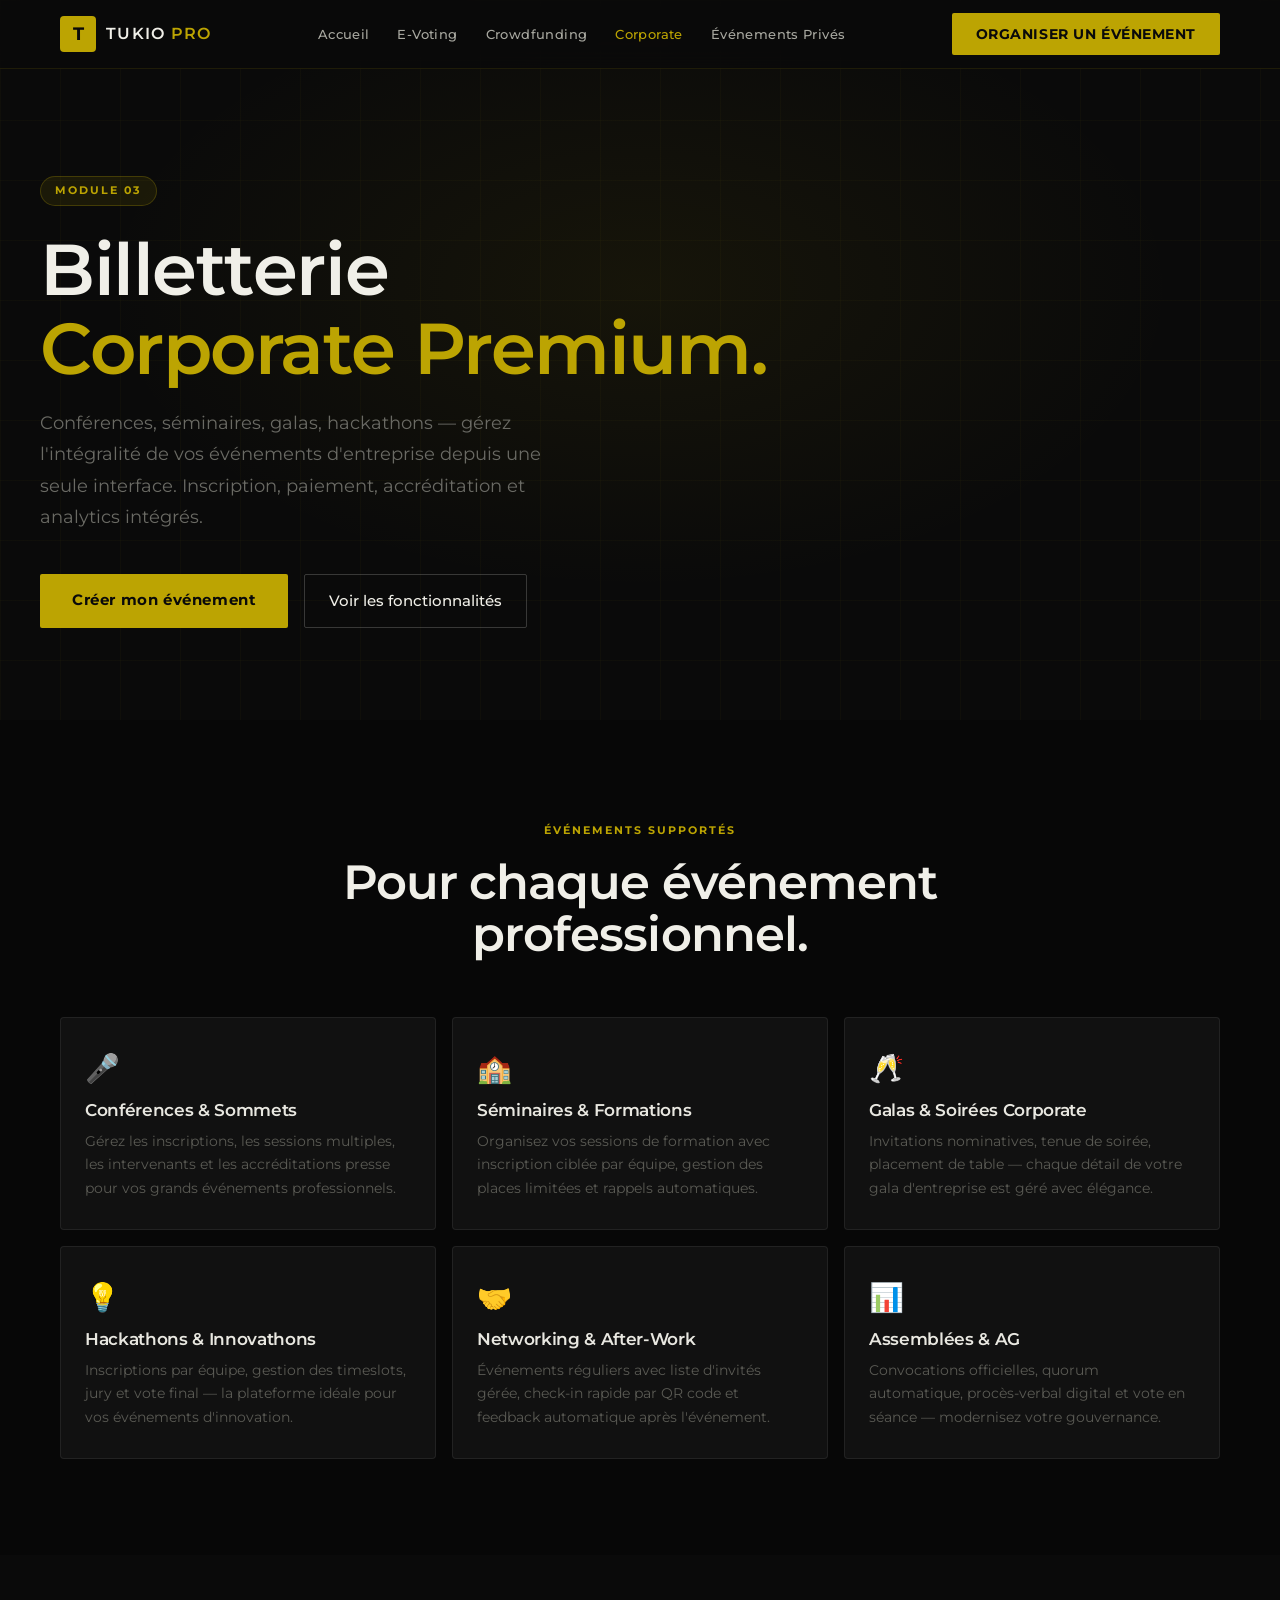
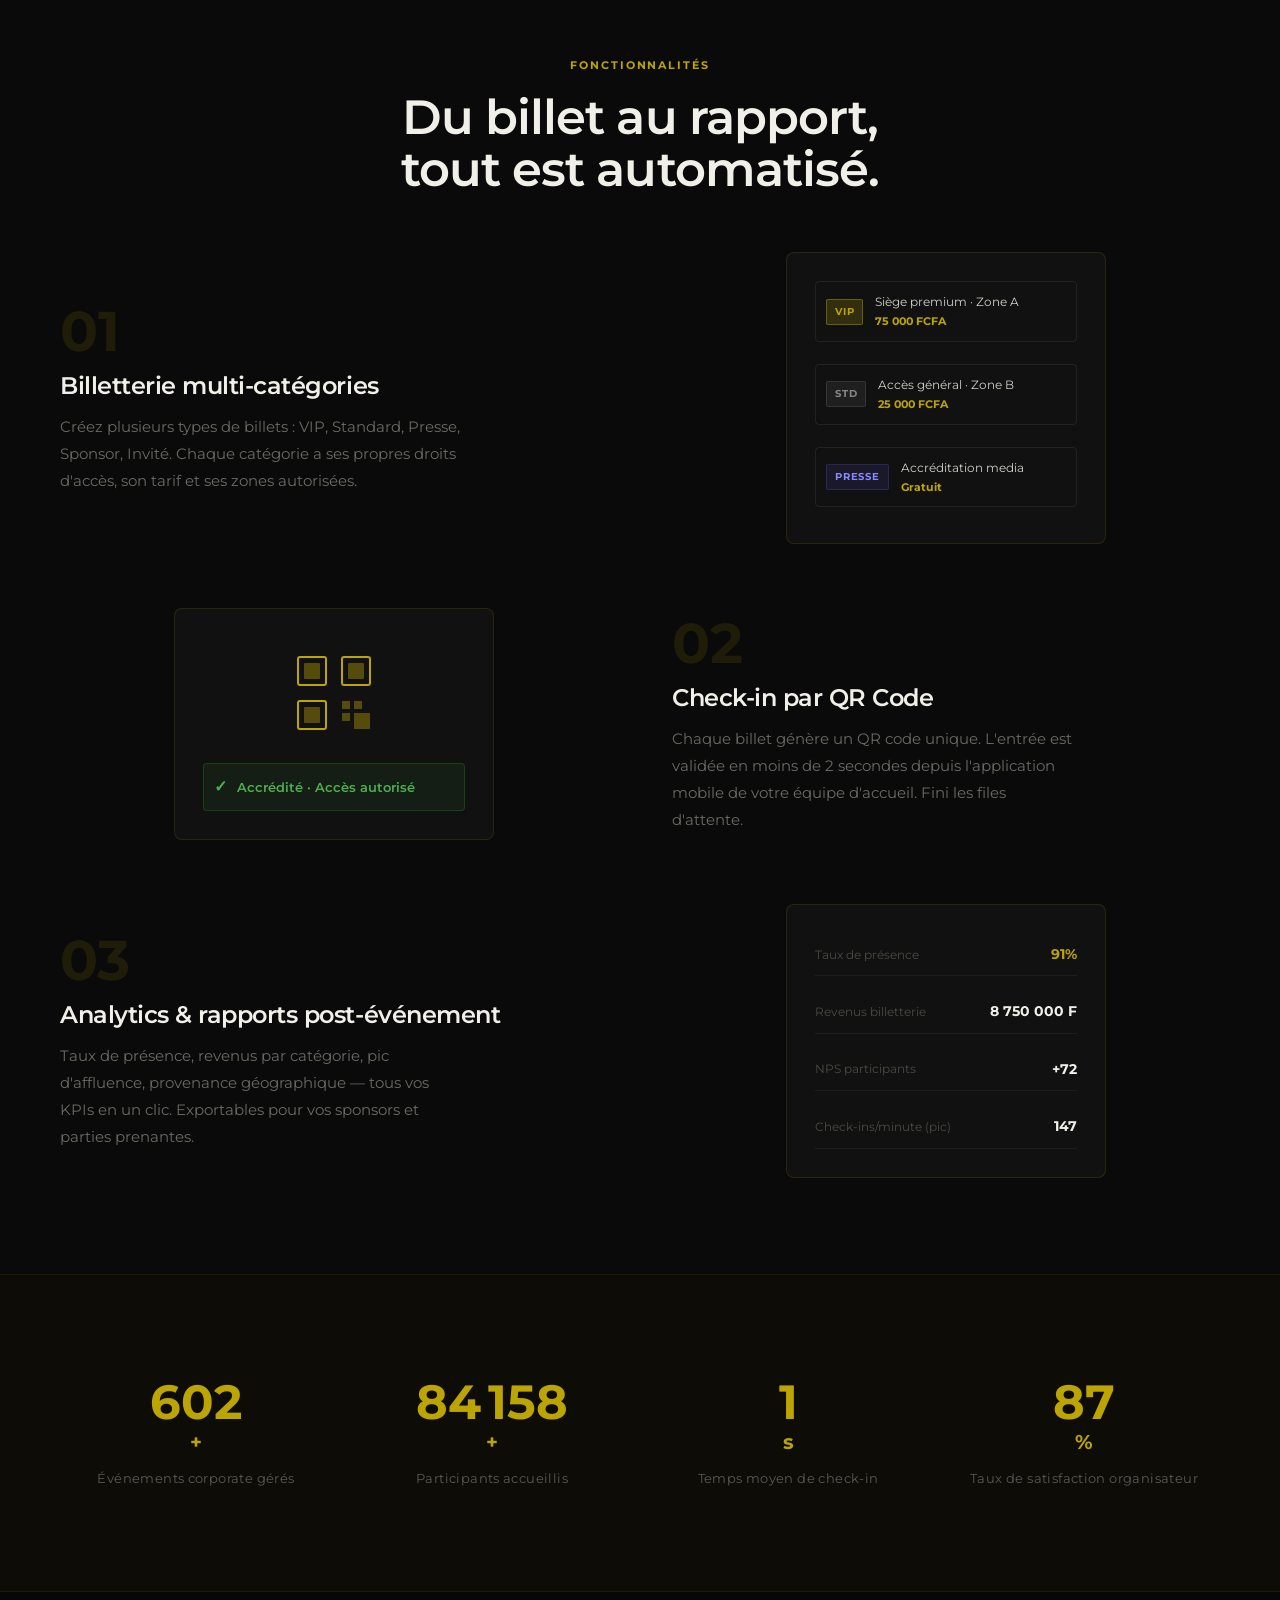
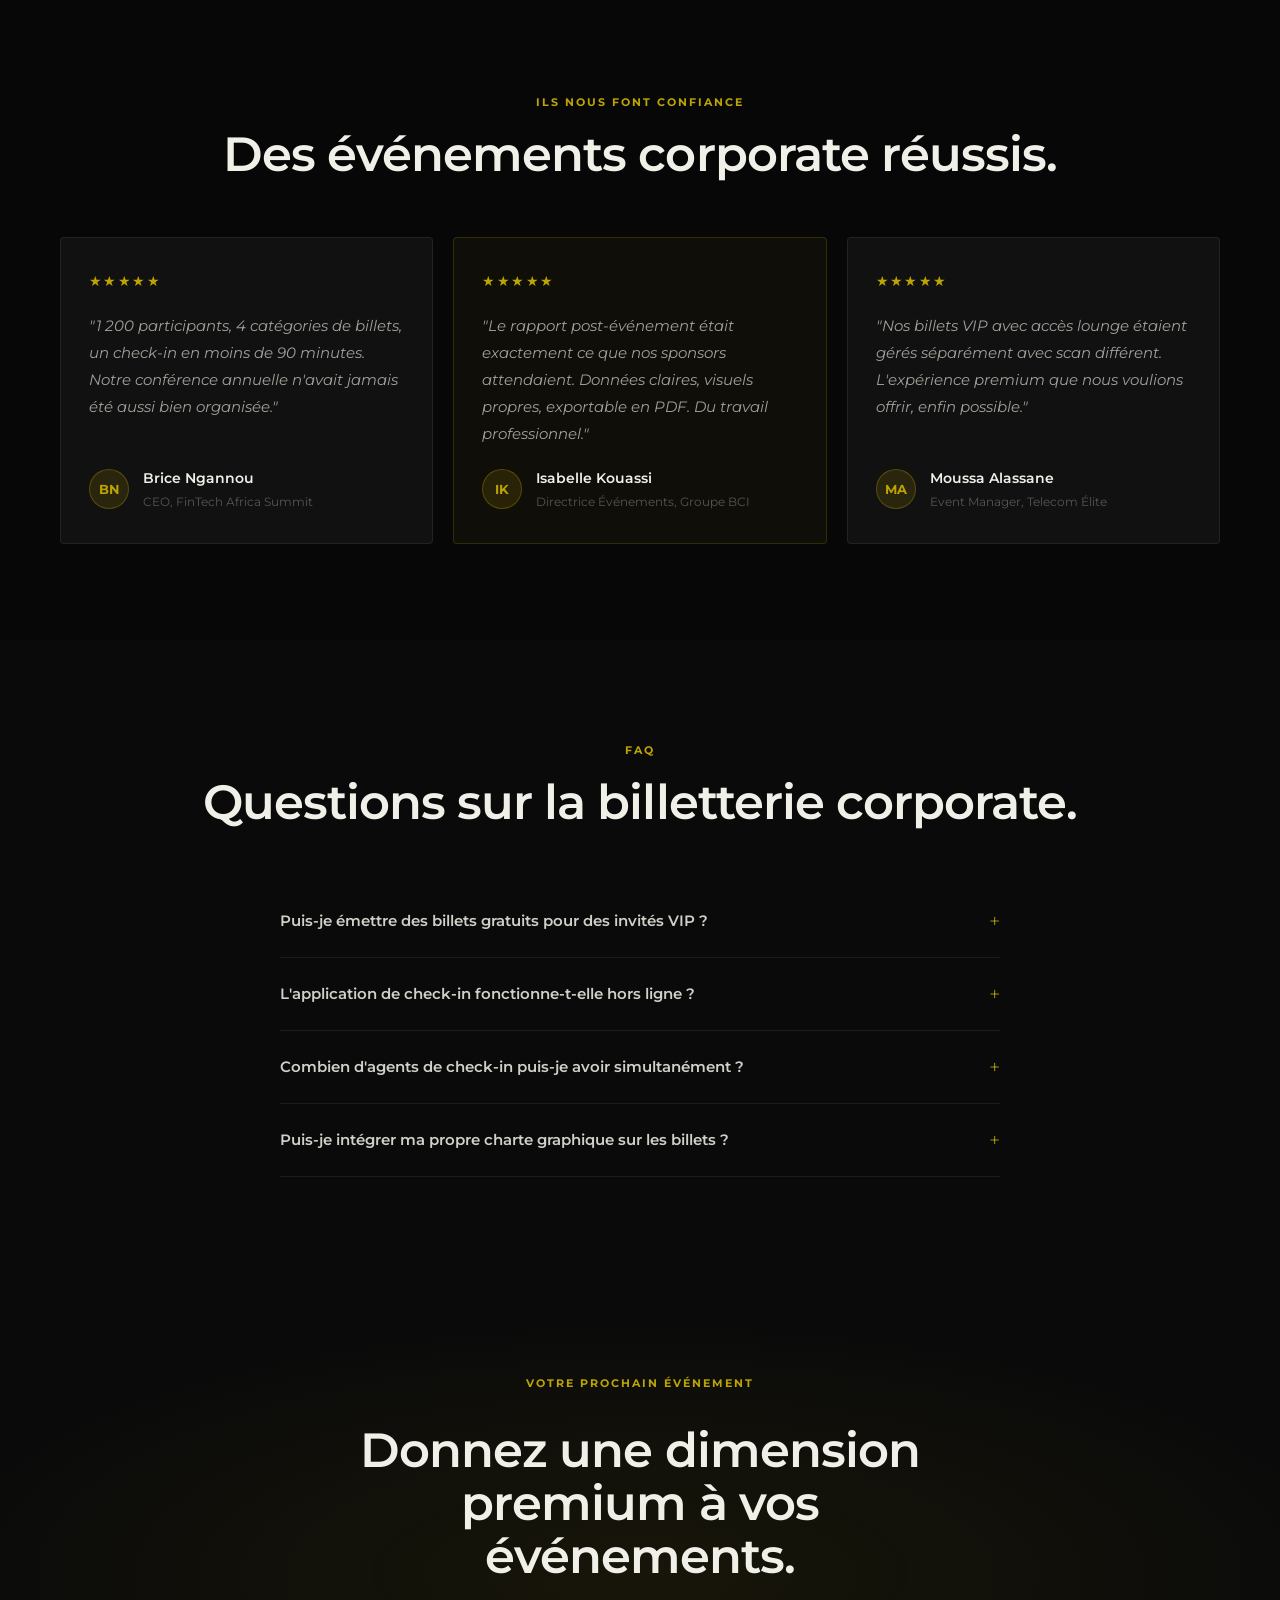
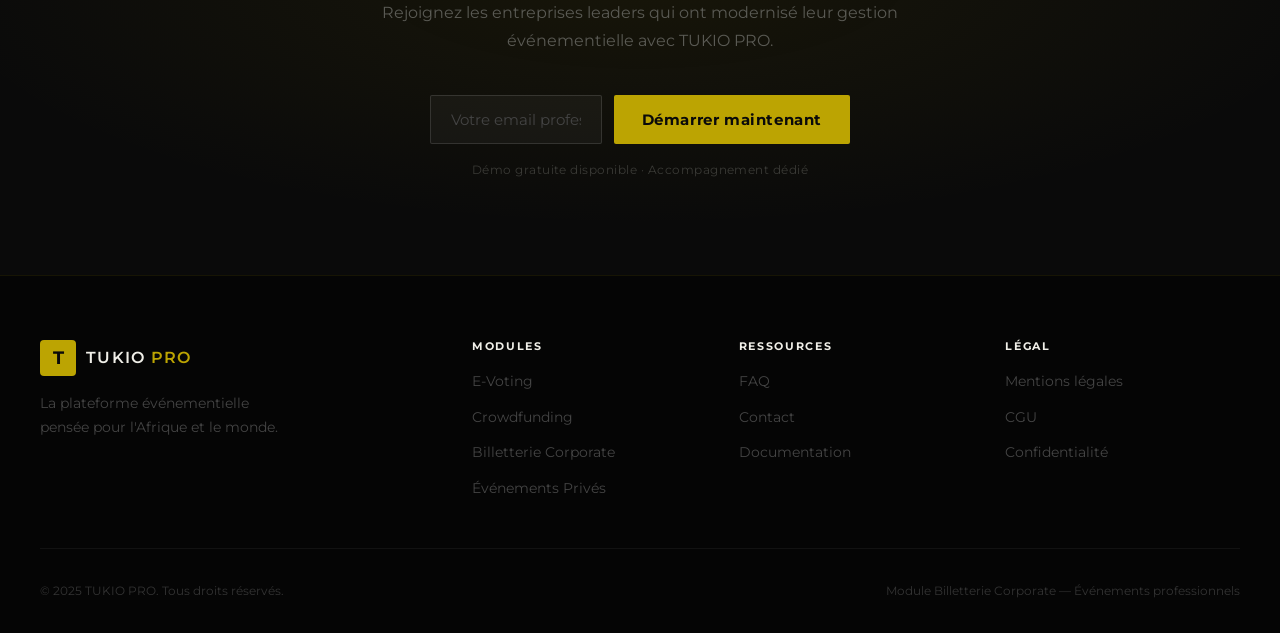
==== commit 2995bf42: "Mis a Jour des liens de naviguation" ====
--- a/corporate-ticketing/index.html
+++ b/corporate-ticketing/index.html
@@ -1,398 +1,682 @@
-<!DOCTYPE html>
+<!doctype html>
 <html lang="fr">
-<head>
-  <meta charset="UTF-8">
-  <meta name="viewport" content="width=device-width, initial-scale=1.0">
-  <meta name="description" content="TUKIO PRO Billetterie Corporate — Gérez conférences, séminaires et événements d'entreprise avec inscription, paiement, accréditation et analytics intégrés.">
-  <meta name="keywords" content="billetterie corporate, événement entreprise, conférence, séminaire, gestion participants, accréditation événement">
-  <title>Billetterie Corporate — TUKIO PRO</title>
-  <link rel="preconnect" href="https://fonts.googleapis.com">
-  <link rel="preconnect" href="https://fonts.gstatic.com" crossorigin>
-  <link href="https://fonts.googleapis.com/css2?family=Montserrat:wght@300;400;500;600;700&display=swap" rel="stylesheet">
-  <link rel="stylesheet" href="style.css">
-</head>
-<body>
-
-  <header class="navbar" role="banner">
-    <nav class="nav-container" aria-label="Navigation principale">
-      <a href="../home/index.html" class="nav-logo" aria-label="TUKIO PRO — Accueil">
-        <span class="logo-mark">T</span>
-        <span class="logo-text">TUKIO <em>PRO</em></span>
-      </a>
-      <ul class="nav-links" role="list">
-        <li><a href="../home/index.html" class="nav-link">Accueil</a></li>
-        <li><a href="../e-voting/index.html" class="nav-link">E-Voting</a></li>
-        <li><a href="../crowdfunding/index.html" class="nav-link">Crowdfunding</a></li>
-        <li><a href="../corporate-ticketing/index.html" class="nav-link active" aria-current="page">Corporate</a></li>
-        <li><a href="../private-ticketing/index.html" class="nav-link">Événements Privés</a></li>
-      </ul>
-      <div class="nav-actions">
-        <a href="#contact" class="btn-primary">Organiser un événement</a>
-        <button class="hamburger" aria-label="Ouvrir le menu" aria-expanded="false" aria-controls="mobile-menu">
-          <span class="hamburger-line"></span>
-          <span class="hamburger-line"></span>
-          <span class="hamburger-line"></span>
-        </button>
-      </div>
-    </nav>
-    <div class="mobile-menu" id="mobile-menu" aria-hidden="true">
-      <ul class="mobile-nav-links" role="list">
-        <li><a href="../home/index.html" class="mobile-nav-link">Accueil</a></li>
-        <li><a href="../e-voting/index.html" class="mobile-nav-link">E-Voting</a></li>
-        <li><a href="../crowdfunding/index.html" class="mobile-nav-link">Crowdfunding</a></li>
-        <li><a href="../corporate-ticketing/index.html" class="mobile-nav-link">Corporate</a></li>
-        <li><a href="../private-ticketing/index.html" class="mobile-nav-link">Événements Privés</a></li>
-        <li><a href="#contact" class="mobile-nav-link mobile-cta">Organiser un événement</a></li>
-      </ul>
-    </div>
-  </header>
-
-  <main id="main-content">
-
-    <section class="module-hero" aria-labelledby="hero-title">
-      <div class="module-hero-bg"></div>
-      <div class="module-hero-container">
-        <div class="module-tag">Module 03</div>
-        <h1 class="module-hero-title" id="hero-title">
-          Billetterie<br>
-          <span class="accent">Corporate Premium.</span>
-        </h1>
-        <p class="module-hero-subtitle">
-          Conférences, séminaires, galas, hackathons — gérez l'intégralité de vos événements d'entreprise depuis une seule interface. Inscription, paiement, accréditation et analytics intégrés.
-        </p>
-        <div class="hero-actions">
-          <a href="#contact" class="btn-hero-primary">Créer mon événement</a>
-          <a href="#features" class="btn-hero-secondary">Voir les fonctionnalités</a>
-        </div>
-      </div>
-    </section>
-
-    <!-- TYPES D'ÉVÉNEMENTS -->
-    <section class="usecases" aria-labelledby="corp-types-title">
-      <div class="section-container">
-        <div class="section-header">
-          <span class="section-eyebrow">Événements supportés</span>
-          <h2 class="section-title" id="corp-types-title">Pour chaque événement<br>professionnel.</h2>
-        </div>
-        <div class="usecases-grid">
-          <div class="usecase-card reveal">
-            <div class="usecase-icon" aria-hidden="true">🎤</div>
-            <h3>Conférences & Sommets</h3>
-            <p>Gérez les inscriptions, les sessions multiples, les intervenants et les accréditations presse pour vos grands événements professionnels.</p>
-          </div>
-          <div class="usecase-card reveal">
-            <div class="usecase-icon" aria-hidden="true">🏫</div>
-            <h3>Séminaires & Formations</h3>
-            <p>Organisez vos sessions de formation avec inscription ciblée par équipe, gestion des places limitées et rappels automatiques.</p>
-          </div>
-          <div class="usecase-card reveal">
-            <div class="usecase-icon" aria-hidden="true">🥂</div>
-            <h3>Galas & Soirées Corporate</h3>
-            <p>Invitations nominatives, tenue de soirée, placement de table — chaque détail de votre gala d'entreprise est géré avec élégance.</p>
-          </div>
-          <div class="usecase-card reveal">
-            <div class="usecase-icon" aria-hidden="true">💡</div>
-            <h3>Hackathons & Innovathons</h3>
-            <p>Inscriptions par équipe, gestion des timeslots, jury et vote final — la plateforme idéale pour vos événements d'innovation.</p>
-          </div>
-          <div class="usecase-card reveal">
-            <div class="usecase-icon" aria-hidden="true">🤝</div>
-            <h3>Networking & After-Work</h3>
-            <p>Événements réguliers avec liste d'invités gérée, check-in rapide par QR code et feedback automatique après l'événement.</p>
-          </div>
-          <div class="usecase-card reveal">
-            <div class="usecase-icon" aria-hidden="true">📊</div>
-            <h3>Assemblées & AG</h3>
-            <p>Convocations officielles, quorum automatique, procès-verbal digital et vote en séance — modernisez votre gouvernance.</p>
-          </div>
-        </div>
-      </div>
-    </section>
-
-    <!-- FEATURES -->
-    <section class="features" id="features" aria-labelledby="corp-features-title">
-      <div class="section-container">
-        <div class="section-header">
-          <span class="section-eyebrow">Fonctionnalités</span>
-          <h2 class="section-title" id="corp-features-title">Du billet au rapport,<br>tout est automatisé.</h2>
-        </div>
-        <div class="features-list">
-
-          <div class="feature-row reveal">
-            <div class="feature-content">
-              <span class="feature-number" aria-hidden="true">01</span>
-              <h3 class="feature-title">Billetterie multi-catégories</h3>
-              <p class="feature-desc">Créez plusieurs types de billets : VIP, Standard, Presse, Sponsor, Invité. Chaque catégorie a ses propres droits d'accès, son tarif et ses zones autorisées.</p>
-            </div>
-            <div class="feature-visual" aria-hidden="true">
-              <div class="feature-mock">
-                <div class="mock-ticket">
-                  <div class="mock-ticket-type mock-ticket-vip">VIP</div>
-                  <div class="mock-ticket-info">
-                    <span class="mock-ticket-name">Siège premium · Zone A</span>
-                    <span class="mock-ticket-price">75 000 FCFA</span>
-                  </div>
-                </div>
-                <div class="mock-ticket">
-                  <div class="mock-ticket-type mock-ticket-standard">STD</div>
-                  <div class="mock-ticket-info">
-                    <span class="mock-ticket-name">Accès général · Zone B</span>
-                    <span class="mock-ticket-price">25 000 FCFA</span>
-                  </div>
-                </div>
-                <div class="mock-ticket">
-                  <div class="mock-ticket-type mock-ticket-press">PRESSE</div>
-                  <div class="mock-ticket-info">
-                    <span class="mock-ticket-name">Accréditation media</span>
-                    <span class="mock-ticket-price">Gratuit</span>
-                  </div>
-                </div>
-              </div>
-            </div>
-          </div>
-
-          <div class="feature-row feature-row--reverse reveal">
-            <div class="feature-content">
-              <span class="feature-number" aria-hidden="true">02</span>
-              <h3 class="feature-title">Check-in par QR Code</h3>
-              <p class="feature-desc">Chaque billet génère un QR code unique. L'entrée est validée en moins de 2 secondes depuis l'application mobile de votre équipe d'accueil. Fini les files d'attente.</p>
-            </div>
-            <div class="feature-visual" aria-hidden="true">
-              <div class="feature-mock">
-                <div class="mock-qr" aria-hidden="true">
-                  <svg width="80" height="80" viewBox="0 0 80 80" fill="none">
-                    <rect x="4" y="4" width="28" height="28" rx="2" stroke="#BCA402" stroke-width="2"/>
-                    <rect x="10" y="10" width="16" height="16" rx="1" fill="#BCA402" opacity="0.4"/>
-                    <rect x="48" y="4" width="28" height="28" rx="2" stroke="#BCA402" stroke-width="2"/>
-                    <rect x="54" y="10" width="16" height="16" rx="1" fill="#BCA402" opacity="0.4"/>
-                    <rect x="4" y="48" width="28" height="28" rx="2" stroke="#BCA402" stroke-width="2"/>
-                    <rect x="10" y="54" width="16" height="16" rx="1" fill="#BCA402" opacity="0.4"/>
-                    <rect x="48" y="48" width="8" height="8" fill="#BCA402" opacity="0.4"/>
-                    <rect x="60" y="48" width="8" height="8" fill="#BCA402" opacity="0.4"/>
-                    <rect x="48" y="60" width="8" height="8" fill="#BCA402" opacity="0.4"/>
-                    <rect x="60" y="60" width="16" height="16" fill="#BCA402" opacity="0.4"/>
-                  </svg>
-                </div>
-                <div class="mock-check-status">
-                  <span class="mock-check-icon">✓</span>
-                  <span class="mock-check-text">Accrédité · Accès autorisé</span>
-                </div>
-              </div>
-            </div>
-          </div>
-
-          <div class="feature-row reveal">
-            <div class="feature-content">
-              <span class="feature-number" aria-hidden="true">03</span>
-              <h3 class="feature-title">Analytics & rapports post-événement</h3>
-              <p class="feature-desc">Taux de présence, revenus par catégorie, pic d'affluence, provenance géographique — tous vos KPIs en un clic. Exportables pour vos sponsors et parties prenantes.</p>
-            </div>
-            <div class="feature-visual" aria-hidden="true">
-              <div class="feature-mock">
-                <div class="mock-stat-row">
-                  <span class="mock-label">Taux de présence</span>
-                  <span class="mock-value mock-value--gold">91%</span>
-                </div>
-                <div class="mock-stat-row">
-                  <span class="mock-label">Revenus billetterie</span>
-                  <span class="mock-value">8 750 000 F</span>
-                </div>
-                <div class="mock-stat-row">
-                  <span class="mock-label">NPS participants</span>
-                  <span class="mock-value">+72</span>
-                </div>
-                <div class="mock-stat-row">
-                  <span class="mock-label">Check-ins/minute (pic)</span>
-                  <span class="mock-value">147</span>
-                </div>
-              </div>
-            </div>
-          </div>
-
-        </div>
-      </div>
-    </section>
-
-    <!-- STATS -->
-    <section class="stats-section" aria-label="Statistiques billetterie corporate">
-      <div class="stats-bg"></div>
-      <div class="section-container">
-        <div class="stats-grid" role="list">
-          <div class="stat-card" role="listitem">
-            <span class="stat-number" data-target="680">0</span><span class="stat-suffix">+</span>
-            <p class="stat-label">Événements corporate gérés</p>
-          </div>
-          <div class="stat-card" role="listitem">
-            <span class="stat-number" data-target="95000">0</span><span class="stat-suffix">+</span>
-            <p class="stat-label">Participants accueillis</p>
-          </div>
-          <div class="stat-card" role="listitem">
-            <span class="stat-number" data-target="2">0</span><span class="stat-suffix">s</span>
-            <p class="stat-label">Temps moyen de check-in</p>
-          </div>
-          <div class="stat-card" role="listitem">
-            <span class="stat-number" data-target="99">0</span><span class="stat-suffix">%</span>
-            <p class="stat-label">Taux de satisfaction organisateur</p>
-          </div>
-        </div>
-      </div>
-    </section>
-
-    <!-- TESTIMONIALS -->
-    <section class="testimonials" aria-label="Témoignages corporate">
-      <div class="section-container">
-        <div class="section-header">
-          <span class="section-eyebrow">Ils nous font confiance</span>
-          <h2 class="section-title">Des événements corporate réussis.</h2>
-        </div>
-        <div class="testimonials-grid">
-          <blockquote class="testimonial-card reveal">
-            <div class="testimonial-stars" aria-label="5 étoiles">★★★★★</div>
-            <p class="testimonial-text">"1 200 participants, 4 catégories de billets, un check-in en moins de 90 minutes. Notre conférence annuelle n'avait jamais été aussi bien organisée."</p>
-            <footer class="testimonial-author">
-              <div class="author-avatar">BN</div>
-              <div class="author-info">
-                <cite class="author-name">Brice Ngannou</cite>
-                <span class="author-role">CEO, FinTech Africa Summit</span>
-              </div>
-            </footer>
-          </blockquote>
-          <blockquote class="testimonial-card testimonial-card--featured reveal">
-            <div class="testimonial-stars" aria-label="5 étoiles">★★★★★</div>
-            <p class="testimonial-text">"Le rapport post-événement était exactement ce que nos sponsors attendaient. Données claires, visuels propres, exportable en PDF. Du travail professionnel."</p>
-            <footer class="testimonial-author">
-              <div class="author-avatar">IK</div>
-              <div class="author-info">
-                <cite class="author-name">Isabelle Kouassi</cite>
-                <span class="author-role">Directrice Événements, Groupe BCI</span>
-              </div>
-            </footer>
-          </blockquote>
-          <blockquote class="testimonial-card reveal">
-            <div class="testimonial-stars" aria-label="5 étoiles">★★★★★</div>
-            <p class="testimonial-text">"Nos billets VIP avec accès lounge étaient gérés séparément avec scan différent. L'expérience premium que nous voulions offrir, enfin possible."</p>
-            <footer class="testimonial-author">
-              <div class="author-avatar">MA</div>
-              <div class="author-info">
-                <cite class="author-name">Moussa Alassane</cite>
-                <span class="author-role">Event Manager, Telecom Élite</span>
-              </div>
-            </footer>
-          </blockquote>
-        </div>
-      </div>
-    </section>
-
-    <!-- FAQ -->
-    <section class="faq" aria-labelledby="faq-corp-title">
-      <div class="section-container">
-        <div class="section-header">
-          <span class="section-eyebrow">FAQ</span>
-          <h2 class="section-title" id="faq-corp-title">Questions sur la billetterie corporate.</h2>
-        </div>
-        <div class="faq-list">
-          <div class="faq-item">
-            <button class="faq-question" aria-expanded="false" aria-controls="faq-co1">
-              Puis-je émettre des billets gratuits pour des invités VIP ?
-              <span class="faq-icon" aria-hidden="true">+</span>
-            </button>
-            <div class="faq-answer" id="faq-co1" hidden>
-              <p>Oui. Vous pouvez créer des billets à tarif zéro ou envoyer des invitations nominatives directement depuis votre tableau de bord. Les invités reçoivent leur billet par email avec QR code intégré.</p>
-            </div>
-          </div>
-          <div class="faq-item">
-            <button class="faq-question" aria-expanded="false" aria-controls="faq-co2">
-              L'application de check-in fonctionne-t-elle hors ligne ?
-              <span class="faq-icon" aria-hidden="true">+</span>
-            </button>
-            <div class="faq-answer" id="faq-co2" hidden>
-              <p>Oui. L'application de scan peut fonctionner en mode hors ligne avec synchronisation différée. Idéal pour les événements dans des zones à connectivité limitée. La synchronisation se fait automatiquement dès le retour du réseau.</p>
-            </div>
-          </div>
-          <div class="faq-item">
-            <button class="faq-question" aria-expanded="false" aria-controls="faq-co3">
-              Combien d'agents de check-in puis-je avoir simultanément ?
-              <span class="faq-icon" aria-hidden="true">+</span>
-            </button>
-            <div class="faq-answer" id="faq-co3" hidden>
-              <p>Il n'y a aucune limite au nombre d'agents utilisant l'application simultanément. Pour un événement de 1 000 personnes, nous recommandons 1 agent pour 200 participants afin d'assurer un flux optimal.</p>
-            </div>
-          </div>
-          <div class="faq-item">
-            <button class="faq-question" aria-expanded="false" aria-controls="faq-co4">
-              Puis-je intégrer ma propre charte graphique sur les billets ?
-              <span class="faq-icon" aria-hidden="true">+</span>
-            </button>
-            <div class="faq-answer" id="faq-co4" hidden>
-              <p>Absolument. Chaque billet est entièrement personnalisable : logo, couleurs, typographies, visuel d'événement. Vos billets reflètent votre marque, pas la nôtre. Des templates premium sont disponibles pour vous inspirer.</p>
-            </div>
-          </div>
-        </div>
-      </div>
-    </section>
-
-    <section class="cta-section" id="contact" aria-labelledby="cta-corp-title">
-      <div class="cta-bg"></div>
-      <div class="section-container">
-        <div class="cta-content">
-          <span class="section-eyebrow section-eyebrow--gold">Votre prochain événement</span>
-          <h2 class="cta-title" id="cta-corp-title">Donnez une dimension<br>premium à vos événements.</h2>
-          <p class="cta-desc">Rejoignez les entreprises leaders qui ont modernisé leur gestion événementielle avec TUKIO PRO.</p>
-          <div class="cta-form" role="form" aria-label="Formulaire billetterie corporate">
-            <label for="cta-email" class="sr-only">Votre email professionnel</label>
-            <input type="email" id="cta-email" name="email" placeholder="Votre email professionnel" class="cta-input" autocomplete="email">
-            <button type="submit" class="cta-submit">Démarrer maintenant</button>
-          </div>
-          <p class="cta-note">Démo gratuite disponible · Accompagnement dédié</p>
-        </div>
-      </div>
-    </section>
-
-  </main>
-
-  <footer class="footer" role="contentinfo">
-    <div class="footer-container">
-      <div class="footer-brand">
-        <a href="../home/index.html" class="footer-logo">
+  <head>
+    <meta charset="UTF-8" />
+    <meta name="viewport" content="width=device-width, initial-scale=1.0" />
+    <meta
+      name="description"
+      content="TUKIO PRO Billetterie Corporate — Gérez conférences, séminaires et événements d'entreprise avec inscription, paiement, accréditation et analytics intégrés."
+    />
+    <meta
+      name="keywords"
+      content="billetterie corporate, événement entreprise, conférence, séminaire, gestion participants, accréditation événement"
+    />
+    <title>Billetterie Corporate — TUKIO PRO</title>
+    <link rel="preconnect" href="https://fonts.googleapis.com" />
+    <link rel="preconnect" href="https://fonts.gstatic.com" crossorigin />
+    <link
+      href="https://fonts.googleapis.com/css2?family=Montserrat:wght@300;400;500;600;700&display=swap"
+      rel="stylesheet"
+    />
+    <link rel="stylesheet" href="style.css" />
+  </head>
+  <body>
+    <header class="navbar" role="banner">
+      <nav class="nav-container" aria-label="Navigation principale">
+        <a
+          href="../index.html"
+          class="nav-logo"
+          aria-label="TUKIO PRO — Accueil"
+        >
           <span class="logo-mark">T</span>
           <span class="logo-text">TUKIO <em>PRO</em></span>
         </a>
-        <p class="footer-tagline">La plateforme événementielle<br>pensée pour l'Afrique et le monde.</p>
+        <ul class="nav-links" role="list">
+          <li><a href="../index.html" class="nav-link">Accueil</a></li>
+          <li>
+            <a href="../e-voting/index.html" class="nav-link">E-Voting</a>
+          </li>
+          <li>
+            <a href="../crowdfunding/index.html" class="nav-link"
+              >Crowdfunding</a
+            >
+          </li>
+          <li>
+            <a
+              href="../corporate-ticketing/index.html"
+              class="nav-link active"
+              aria-current="page"
+              >Corporate</a
+            >
+          </li>
+          <li>
+            <a href="../private-ticketing/index.html" class="nav-link"
+              >Événements Privés</a
+            >
+          </li>
+        </ul>
+        <div class="nav-actions">
+          <a href="#contact" class="btn-primary">Organiser un événement</a>
+          <button
+            class="hamburger"
+            aria-label="Ouvrir le menu"
+            aria-expanded="false"
+            aria-controls="mobile-menu"
+          >
+            <span class="hamburger-line"></span>
+            <span class="hamburger-line"></span>
+            <span class="hamburger-line"></span>
+          </button>
+        </div>
+      </nav>
+      <div class="mobile-menu" id="mobile-menu" aria-hidden="true">
+        <ul class="mobile-nav-links" role="list">
+          <li><a href="../index.html" class="mobile-nav-link">Accueil</a></li>
+          <li>
+            <a href="../e-voting/index.html" class="mobile-nav-link"
+              >E-Voting</a
+            >
+          </li>
+          <li>
+            <a href="../crowdfunding/index.html" class="mobile-nav-link"
+              >Crowdfunding</a
+            >
+          </li>
+          <li>
+            <a href="../corporate-ticketing/index.html" class="mobile-nav-link"
+              >Corporate</a
+            >
+          </li>
+          <li>
+            <a href="../private-ticketing/index.html" class="mobile-nav-link"
+              >Événements Privés</a
+            >
+          </li>
+          <li>
+            <a href="#contact" class="mobile-nav-link mobile-cta"
+              >Organiser un événement</a
+            >
+          </li>
+        </ul>
       </div>
-      <nav class="footer-nav" aria-label="Footer">
-        <div class="footer-col">
-          <h3 class="footer-col-title">Modules</h3>
-          <ul role="list">
-            <li><a href="../e-voting/index.html" class="footer-link">E-Voting</a></li>
-            <li><a href="../crowdfunding/index.html" class="footer-link">Crowdfunding</a></li>
-            <li><a href="../corporate-ticketing/index.html" class="footer-link">Billetterie Corporate</a></li>
-            <li><a href="../private-ticketing/index.html" class="footer-link">Événements Privés</a></li>
-          </ul>
-        </div>
-        <div class="footer-col">
-          <h3 class="footer-col-title">Ressources</h3>
-          <ul role="list">
-            <li><a href="#" class="footer-link">FAQ</a></li>
-            <li><a href="#contact" class="footer-link">Contact</a></li>
-            <li><a href="#" class="footer-link">Documentation</a></li>
-          </ul>
-        </div>
-        <div class="footer-col">
-          <h3 class="footer-col-title">Légal</h3>
-          <ul role="list">
-            <li><a href="#" class="footer-link">Mentions légales</a></li>
-            <li><a href="#" class="footer-link">CGU</a></li>
-            <li><a href="#" class="footer-link">Confidentialité</a></li>
-          </ul>
-        </div>
-      </nav>
-    </div>
-    <div class="footer-bottom">
-      <p>© 2025 TUKIO PRO. Tous droits réservés.</p>
-      <p>Module Billetterie Corporate — Événements professionnels</p>
-    </div>
-  </footer>
-
-  <script src="script.js"></script>
-</body>
+    </header>
+
+    <main id="main-content">
+      <section class="module-hero" aria-labelledby="hero-title">
+        <div class="module-hero-bg"></div>
+        <div class="module-hero-container">
+          <div class="module-tag">Module 03</div>
+          <h1 class="module-hero-title" id="hero-title">
+            Billetterie<br />
+            <span class="accent">Corporate Premium.</span>
+          </h1>
+          <p class="module-hero-subtitle">
+            Conférences, séminaires, galas, hackathons — gérez l'intégralité de
+            vos événements d'entreprise depuis une seule interface. Inscription,
+            paiement, accréditation et analytics intégrés.
+          </p>
+          <div class="hero-actions">
+            <a href="#contact" class="btn-hero-primary">Créer mon événement</a>
+            <a href="#features" class="btn-hero-secondary"
+              >Voir les fonctionnalités</a
+            >
+          </div>
+        </div>
+      </section>
+
+      <!-- TYPES D'ÉVÉNEMENTS -->
+      <section class="usecases" aria-labelledby="corp-types-title">
+        <div class="section-container">
+          <div class="section-header">
+            <span class="section-eyebrow">Événements supportés</span>
+            <h2 class="section-title" id="corp-types-title">
+              Pour chaque événement<br />professionnel.
+            </h2>
+          </div>
+          <div class="usecases-grid">
+            <div class="usecase-card reveal">
+              <div class="usecase-icon" aria-hidden="true">🎤</div>
+              <h3>Conférences & Sommets</h3>
+              <p>
+                Gérez les inscriptions, les sessions multiples, les intervenants
+                et les accréditations presse pour vos grands événements
+                professionnels.
+              </p>
+            </div>
+            <div class="usecase-card reveal">
+              <div class="usecase-icon" aria-hidden="true">🏫</div>
+              <h3>Séminaires & Formations</h3>
+              <p>
+                Organisez vos sessions de formation avec inscription ciblée par
+                équipe, gestion des places limitées et rappels automatiques.
+              </p>
+            </div>
+            <div class="usecase-card reveal">
+              <div class="usecase-icon" aria-hidden="true">🥂</div>
+              <h3>Galas & Soirées Corporate</h3>
+              <p>
+                Invitations nominatives, tenue de soirée, placement de table —
+                chaque détail de votre gala d'entreprise est géré avec élégance.
+              </p>
+            </div>
+            <div class="usecase-card reveal">
+              <div class="usecase-icon" aria-hidden="true">💡</div>
+              <h3>Hackathons & Innovathons</h3>
+              <p>
+                Inscriptions par équipe, gestion des timeslots, jury et vote
+                final — la plateforme idéale pour vos événements d'innovation.
+              </p>
+            </div>
+            <div class="usecase-card reveal">
+              <div class="usecase-icon" aria-hidden="true">🤝</div>
+              <h3>Networking & After-Work</h3>
+              <p>
+                Événements réguliers avec liste d'invités gérée, check-in rapide
+                par QR code et feedback automatique après l'événement.
+              </p>
+            </div>
+            <div class="usecase-card reveal">
+              <div class="usecase-icon" aria-hidden="true">📊</div>
+              <h3>Assemblées & AG</h3>
+              <p>
+                Convocations officielles, quorum automatique, procès-verbal
+                digital et vote en séance — modernisez votre gouvernance.
+              </p>
+            </div>
+          </div>
+        </div>
+      </section>
+
+      <!-- FEATURES -->
+      <section
+        class="features"
+        id="features"
+        aria-labelledby="corp-features-title"
+      >
+        <div class="section-container">
+          <div class="section-header">
+            <span class="section-eyebrow">Fonctionnalités</span>
+            <h2 class="section-title" id="corp-features-title">
+              Du billet au rapport,<br />tout est automatisé.
+            </h2>
+          </div>
+          <div class="features-list">
+            <div class="feature-row reveal">
+              <div class="feature-content">
+                <span class="feature-number" aria-hidden="true">01</span>
+                <h3 class="feature-title">Billetterie multi-catégories</h3>
+                <p class="feature-desc">
+                  Créez plusieurs types de billets : VIP, Standard, Presse,
+                  Sponsor, Invité. Chaque catégorie a ses propres droits
+                  d'accès, son tarif et ses zones autorisées.
+                </p>
+              </div>
+              <div class="feature-visual" aria-hidden="true">
+                <div class="feature-mock">
+                  <div class="mock-ticket">
+                    <div class="mock-ticket-type mock-ticket-vip">VIP</div>
+                    <div class="mock-ticket-info">
+                      <span class="mock-ticket-name"
+                        >Siège premium · Zone A</span
+                      >
+                      <span class="mock-ticket-price">75 000 FCFA</span>
+                    </div>
+                  </div>
+                  <div class="mock-ticket">
+                    <div class="mock-ticket-type mock-ticket-standard">STD</div>
+                    <div class="mock-ticket-info">
+                      <span class="mock-ticket-name"
+                        >Accès général · Zone B</span
+                      >
+                      <span class="mock-ticket-price">25 000 FCFA</span>
+                    </div>
+                  </div>
+                  <div class="mock-ticket">
+                    <div class="mock-ticket-type mock-ticket-press">PRESSE</div>
+                    <div class="mock-ticket-info">
+                      <span class="mock-ticket-name">Accréditation media</span>
+                      <span class="mock-ticket-price">Gratuit</span>
+                    </div>
+                  </div>
+                </div>
+              </div>
+            </div>
+
+            <div class="feature-row feature-row--reverse reveal">
+              <div class="feature-content">
+                <span class="feature-number" aria-hidden="true">02</span>
+                <h3 class="feature-title">Check-in par QR Code</h3>
+                <p class="feature-desc">
+                  Chaque billet génère un QR code unique. L'entrée est validée
+                  en moins de 2 secondes depuis l'application mobile de votre
+                  équipe d'accueil. Fini les files d'attente.
+                </p>
+              </div>
+              <div class="feature-visual" aria-hidden="true">
+                <div class="feature-mock">
+                  <div class="mock-qr" aria-hidden="true">
+                    <svg width="80" height="80" viewBox="0 0 80 80" fill="none">
+                      <rect
+                        x="4"
+                        y="4"
+                        width="28"
+                        height="28"
+                        rx="2"
+                        stroke="#BCA402"
+                        stroke-width="2"
+                      />
+                      <rect
+                        x="10"
+                        y="10"
+                        width="16"
+                        height="16"
+                        rx="1"
+                        fill="#BCA402"
+                        opacity="0.4"
+                      />
+                      <rect
+                        x="48"
+                        y="4"
+                        width="28"
+                        height="28"
+                        rx="2"
+                        stroke="#BCA402"
+                        stroke-width="2"
+                      />
+                      <rect
+                        x="54"
+                        y="10"
+                        width="16"
+                        height="16"
+                        rx="1"
+                        fill="#BCA402"
+                        opacity="0.4"
+                      />
+                      <rect
+                        x="4"
+                        y="48"
+                        width="28"
+                        height="28"
+                        rx="2"
+                        stroke="#BCA402"
+                        stroke-width="2"
+                      />
+                      <rect
+                        x="10"
+                        y="54"
+                        width="16"
+                        height="16"
+                        rx="1"
+                        fill="#BCA402"
+                        opacity="0.4"
+                      />
+                      <rect
+                        x="48"
+                        y="48"
+                        width="8"
+                        height="8"
+                        fill="#BCA402"
+                        opacity="0.4"
+                      />
+                      <rect
+                        x="60"
+                        y="48"
+                        width="8"
+                        height="8"
+                        fill="#BCA402"
+                        opacity="0.4"
+                      />
+                      <rect
+                        x="48"
+                        y="60"
+                        width="8"
+                        height="8"
+                        fill="#BCA402"
+                        opacity="0.4"
+                      />
+                      <rect
+                        x="60"
+                        y="60"
+                        width="16"
+                        height="16"
+                        fill="#BCA402"
+                        opacity="0.4"
+                      />
+                    </svg>
+                  </div>
+                  <div class="mock-check-status">
+                    <span class="mock-check-icon">✓</span>
+                    <span class="mock-check-text"
+                      >Accrédité · Accès autorisé</span
+                    >
+                  </div>
+                </div>
+              </div>
+            </div>
+
+            <div class="feature-row reveal">
+              <div class="feature-content">
+                <span class="feature-number" aria-hidden="true">03</span>
+                <h3 class="feature-title">
+                  Analytics & rapports post-événement
+                </h3>
+                <p class="feature-desc">
+                  Taux de présence, revenus par catégorie, pic d'affluence,
+                  provenance géographique — tous vos KPIs en un clic.
+                  Exportables pour vos sponsors et parties prenantes.
+                </p>
+              </div>
+              <div class="feature-visual" aria-hidden="true">
+                <div class="feature-mock">
+                  <div class="mock-stat-row">
+                    <span class="mock-label">Taux de présence</span>
+                    <span class="mock-value mock-value--gold">91%</span>
+                  </div>
+                  <div class="mock-stat-row">
+                    <span class="mock-label">Revenus billetterie</span>
+                    <span class="mock-value">8 750 000 F</span>
+                  </div>
+                  <div class="mock-stat-row">
+                    <span class="mock-label">NPS participants</span>
+                    <span class="mock-value">+72</span>
+                  </div>
+                  <div class="mock-stat-row">
+                    <span class="mock-label">Check-ins/minute (pic)</span>
+                    <span class="mock-value">147</span>
+                  </div>
+                </div>
+              </div>
+            </div>
+          </div>
+        </div>
+      </section>
+
+      <!-- STATS -->
+      <section
+        class="stats-section"
+        aria-label="Statistiques billetterie corporate"
+      >
+        <div class="stats-bg"></div>
+        <div class="section-container">
+          <div class="stats-grid" role="list">
+            <div class="stat-card" role="listitem">
+              <span class="stat-number" data-target="680">0</span
+              ><span class="stat-suffix">+</span>
+              <p class="stat-label">Événements corporate gérés</p>
+            </div>
+            <div class="stat-card" role="listitem">
+              <span class="stat-number" data-target="95000">0</span
+              ><span class="stat-suffix">+</span>
+              <p class="stat-label">Participants accueillis</p>
+            </div>
+            <div class="stat-card" role="listitem">
+              <span class="stat-number" data-target="2">0</span
+              ><span class="stat-suffix">s</span>
+              <p class="stat-label">Temps moyen de check-in</p>
+            </div>
+            <div class="stat-card" role="listitem">
+              <span class="stat-number" data-target="99">0</span
+              ><span class="stat-suffix">%</span>
+              <p class="stat-label">Taux de satisfaction organisateur</p>
+            </div>
+          </div>
+        </div>
+      </section>
+
+      <!-- TESTIMONIALS -->
+      <section class="testimonials" aria-label="Témoignages corporate">
+        <div class="section-container">
+          <div class="section-header">
+            <span class="section-eyebrow">Ils nous font confiance</span>
+            <h2 class="section-title">Des événements corporate réussis.</h2>
+          </div>
+          <div class="testimonials-grid">
+            <blockquote class="testimonial-card reveal">
+              <div class="testimonial-stars" aria-label="5 étoiles">★★★★★</div>
+              <p class="testimonial-text">
+                "1 200 participants, 4 catégories de billets, un check-in en
+                moins de 90 minutes. Notre conférence annuelle n'avait jamais
+                été aussi bien organisée."
+              </p>
+              <footer class="testimonial-author">
+                <div class="author-avatar">BN</div>
+                <div class="author-info">
+                  <cite class="author-name">Brice Ngannou</cite>
+                  <span class="author-role">CEO, FinTech Africa Summit</span>
+                </div>
+              </footer>
+            </blockquote>
+            <blockquote
+              class="testimonial-card testimonial-card--featured reveal"
+            >
+              <div class="testimonial-stars" aria-label="5 étoiles">★★★★★</div>
+              <p class="testimonial-text">
+                "Le rapport post-événement était exactement ce que nos sponsors
+                attendaient. Données claires, visuels propres, exportable en
+                PDF. Du travail professionnel."
+              </p>
+              <footer class="testimonial-author">
+                <div class="author-avatar">IK</div>
+                <div class="author-info">
+                  <cite class="author-name">Isabelle Kouassi</cite>
+                  <span class="author-role"
+                    >Directrice Événements, Groupe BCI</span
+                  >
+                </div>
+              </footer>
+            </blockquote>
+            <blockquote class="testimonial-card reveal">
+              <div class="testimonial-stars" aria-label="5 étoiles">★★★★★</div>
+              <p class="testimonial-text">
+                "Nos billets VIP avec accès lounge étaient gérés séparément avec
+                scan différent. L'expérience premium que nous voulions offrir,
+                enfin possible."
+              </p>
+              <footer class="testimonial-author">
+                <div class="author-avatar">MA</div>
+                <div class="author-info">
+                  <cite class="author-name">Moussa Alassane</cite>
+                  <span class="author-role">Event Manager, Telecom Élite</span>
+                </div>
+              </footer>
+            </blockquote>
+          </div>
+        </div>
+      </section>
+
+      <!-- FAQ -->
+      <section class="faq" aria-labelledby="faq-corp-title">
+        <div class="section-container">
+          <div class="section-header">
+            <span class="section-eyebrow">FAQ</span>
+            <h2 class="section-title" id="faq-corp-title">
+              Questions sur la billetterie corporate.
+            </h2>
+          </div>
+          <div class="faq-list">
+            <div class="faq-item">
+              <button
+                class="faq-question"
+                aria-expanded="false"
+                aria-controls="faq-co1"
+              >
+                Puis-je émettre des billets gratuits pour des invités VIP ?
+                <span class="faq-icon" aria-hidden="true">+</span>
+              </button>
+              <div class="faq-answer" id="faq-co1" hidden>
+                <p>
+                  Oui. Vous pouvez créer des billets à tarif zéro ou envoyer des
+                  invitations nominatives directement depuis votre tableau de
+                  bord. Les invités reçoivent leur billet par email avec QR code
+                  intégré.
+                </p>
+              </div>
+            </div>
+            <div class="faq-item">
+              <button
+                class="faq-question"
+                aria-expanded="false"
+                aria-controls="faq-co2"
+              >
+                L'application de check-in fonctionne-t-elle hors ligne ?
+                <span class="faq-icon" aria-hidden="true">+</span>
+              </button>
+              <div class="faq-answer" id="faq-co2" hidden>
+                <p>
+                  Oui. L'application de scan peut fonctionner en mode hors ligne
+                  avec synchronisation différée. Idéal pour les événements dans
+                  des zones à connectivité limitée. La synchronisation se fait
+                  automatiquement dès le retour du réseau.
+                </p>
+              </div>
+            </div>
+            <div class="faq-item">
+              <button
+                class="faq-question"
+                aria-expanded="false"
+                aria-controls="faq-co3"
+              >
+                Combien d'agents de check-in puis-je avoir simultanément ?
+                <span class="faq-icon" aria-hidden="true">+</span>
+              </button>
+              <div class="faq-answer" id="faq-co3" hidden>
+                <p>
+                  Il n'y a aucune limite au nombre d'agents utilisant
+                  l'application simultanément. Pour un événement de 1 000
+                  personnes, nous recommandons 1 agent pour 200 participants
+                  afin d'assurer un flux optimal.
+                </p>
+              </div>
+            </div>
+            <div class="faq-item">
+              <button
+                class="faq-question"
+                aria-expanded="false"
+                aria-controls="faq-co4"
+              >
+                Puis-je intégrer ma propre charte graphique sur les billets ?
+                <span class="faq-icon" aria-hidden="true">+</span>
+              </button>
+              <div class="faq-answer" id="faq-co4" hidden>
+                <p>
+                  Absolument. Chaque billet est entièrement personnalisable :
+                  logo, couleurs, typographies, visuel d'événement. Vos billets
+                  reflètent votre marque, pas la nôtre. Des templates premium
+                  sont disponibles pour vous inspirer.
+                </p>
+              </div>
+            </div>
+          </div>
+        </div>
+      </section>
+
+      <section
+        class="cta-section"
+        id="contact"
+        aria-labelledby="cta-corp-title"
+      >
+        <div class="cta-bg"></div>
+        <div class="section-container">
+          <div class="cta-content">
+            <span class="section-eyebrow section-eyebrow--gold"
+              >Votre prochain événement</span
+            >
+            <h2 class="cta-title" id="cta-corp-title">
+              Donnez une dimension<br />premium à vos événements.
+            </h2>
+            <p class="cta-desc">
+              Rejoignez les entreprises leaders qui ont modernisé leur gestion
+              événementielle avec TUKIO PRO.
+            </p>
+            <div
+              class="cta-form"
+              role="form"
+              aria-label="Formulaire billetterie corporate"
+            >
+              <label for="cta-email" class="sr-only"
+                >Votre email professionnel</label
+              >
+              <input
+                type="email"
+                id="cta-email"
+                name="email"
+                placeholder="Votre email professionnel"
+                class="cta-input"
+                autocomplete="email"
+              />
+              <button type="submit" class="cta-submit">
+                Démarrer maintenant
+              </button>
+            </div>
+            <p class="cta-note">
+              Démo gratuite disponible · Accompagnement dédié
+            </p>
+          </div>
+        </div>
+      </section>
+    </main>
+
+    <footer class="footer" role="contentinfo">
+      <div class="footer-container">
+        <div class="footer-brand">
+          <a href="../index.html" class="footer-logo">
+            <span class="logo-mark">T</span>
+            <span class="logo-text">TUKIO <em>PRO</em></span>
+          </a>
+          <p class="footer-tagline">
+            La plateforme événementielle<br />pensée pour l'Afrique et le monde.
+          </p>
+        </div>
+        <nav class="footer-nav" aria-label="Footer">
+          <div class="footer-col">
+            <h3 class="footer-col-title">Modules</h3>
+            <ul role="list">
+              <li>
+                <a href="../e-voting/index.html" class="footer-link"
+                  >E-Voting</a
+                >
+              </li>
+              <li>
+                <a href="../crowdfunding/index.html" class="footer-link"
+                  >Crowdfunding</a
+                >
+              </li>
+              <li>
+                <a href="../corporate-ticketing/index.html" class="footer-link"
+                  >Billetterie Corporate</a
+                >
+              </li>
+              <li>
+                <a href="../private-ticketing/index.html" class="footer-link"
+                  >Événements Privés</a
+                >
+              </li>
+            </ul>
+          </div>
+          <div class="footer-col">
+            <h3 class="footer-col-title">Ressources</h3>
+            <ul role="list">
+              <li><a href="#" class="footer-link">FAQ</a></li>
+              <li><a href="#contact" class="footer-link">Contact</a></li>
+              <li><a href="#" class="footer-link">Documentation</a></li>
+            </ul>
+          </div>
+          <div class="footer-col">
+            <h3 class="footer-col-title">Légal</h3>
+            <ul role="list">
+              <li><a href="#" class="footer-link">Mentions légales</a></li>
+              <li><a href="#" class="footer-link">CGU</a></li>
+              <li><a href="#" class="footer-link">Confidentialité</a></li>
+            </ul>
+          </div>
+        </nav>
+      </div>
+      <div class="footer-bottom">
+        <p>© 2025 TUKIO PRO. Tous droits réservés.</p>
+        <p>Module Billetterie Corporate — Événements professionnels</p>
+      </div>
+    </footer>
+
+    <script src="script.js"></script>
+  </body>
 </html>
